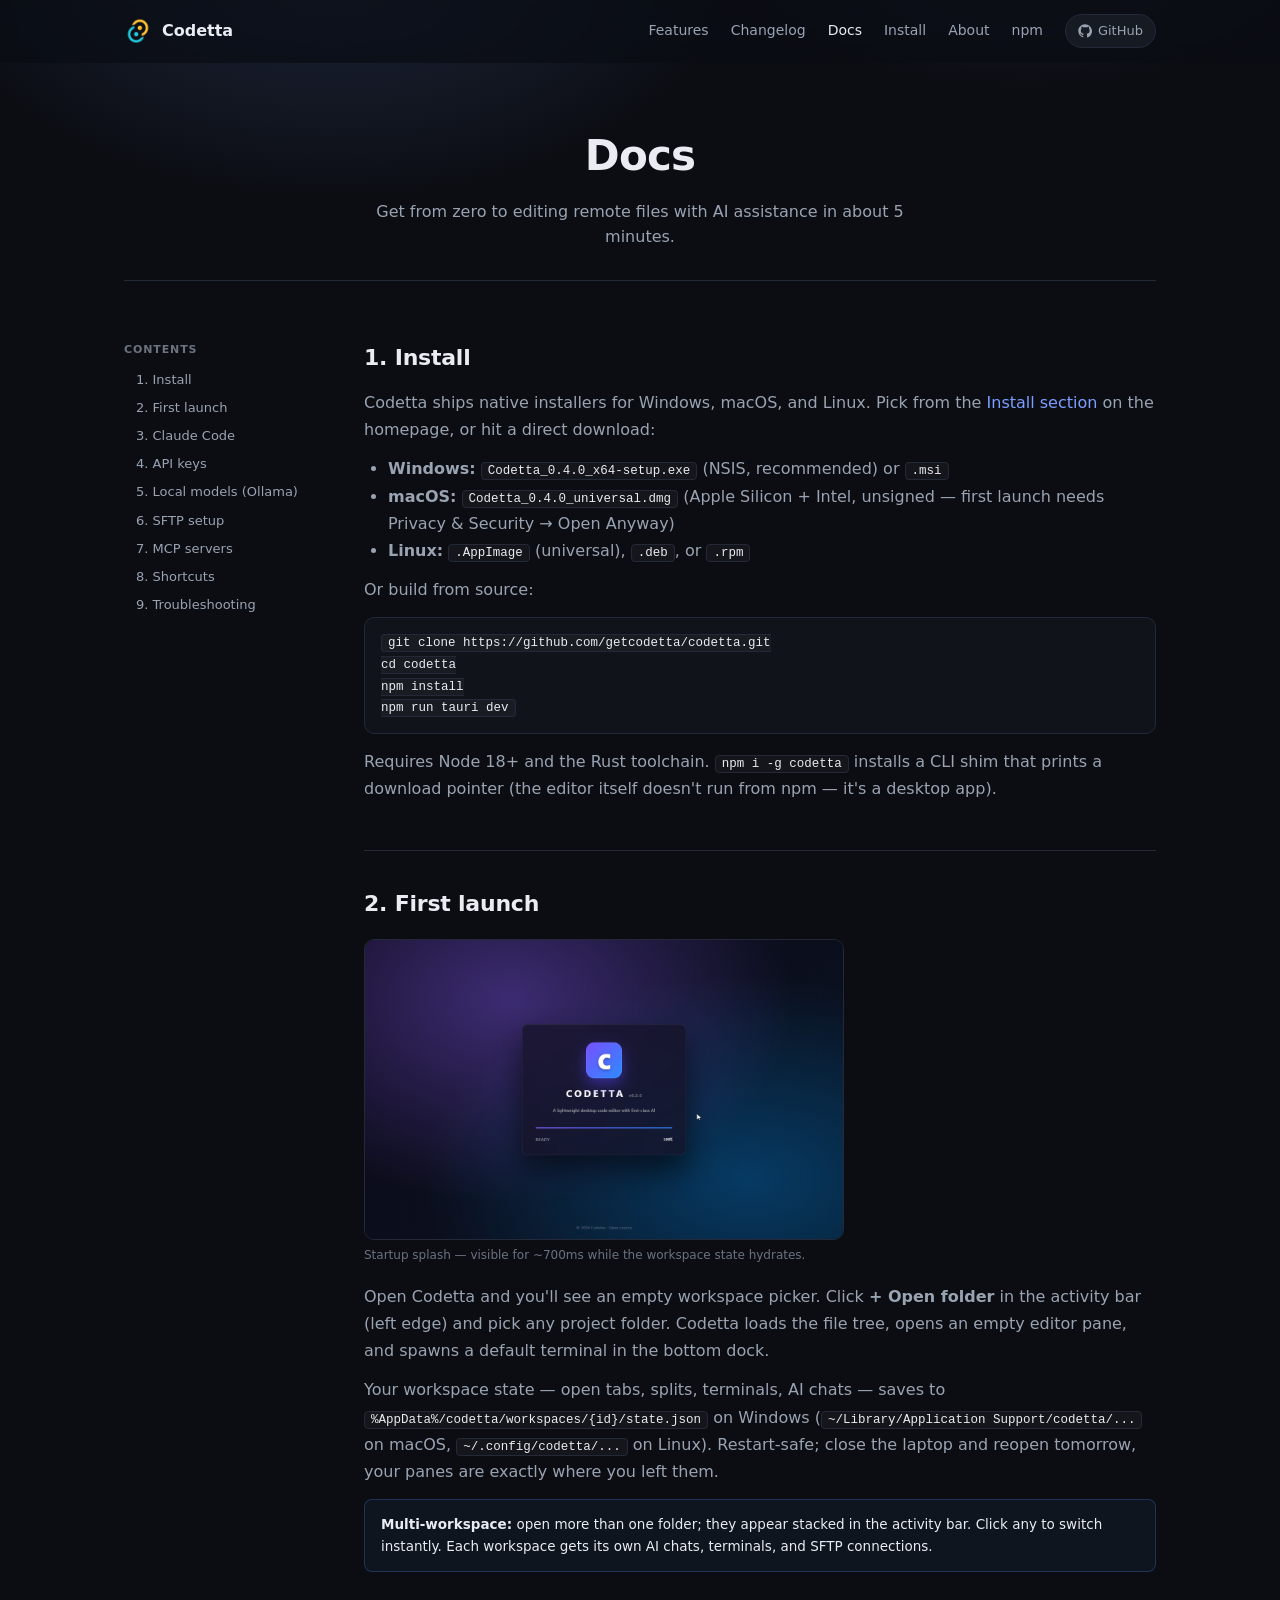
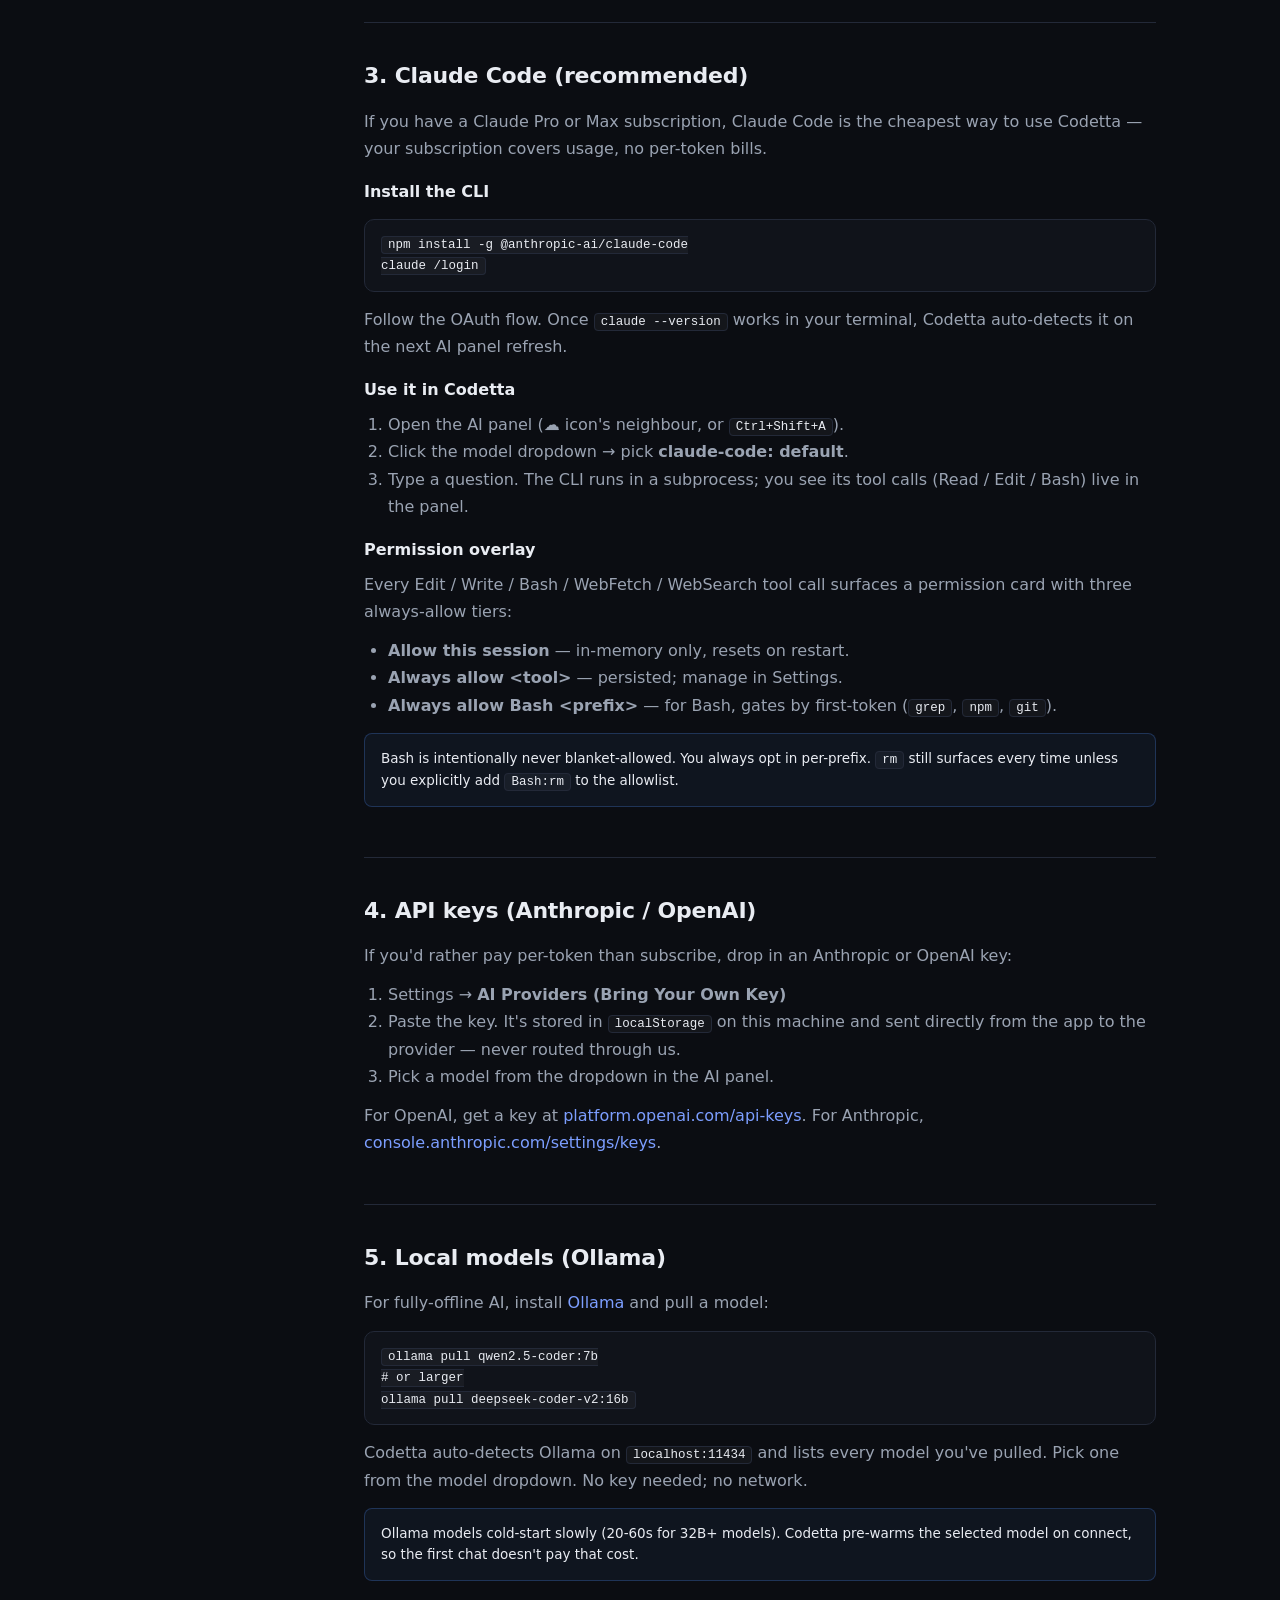
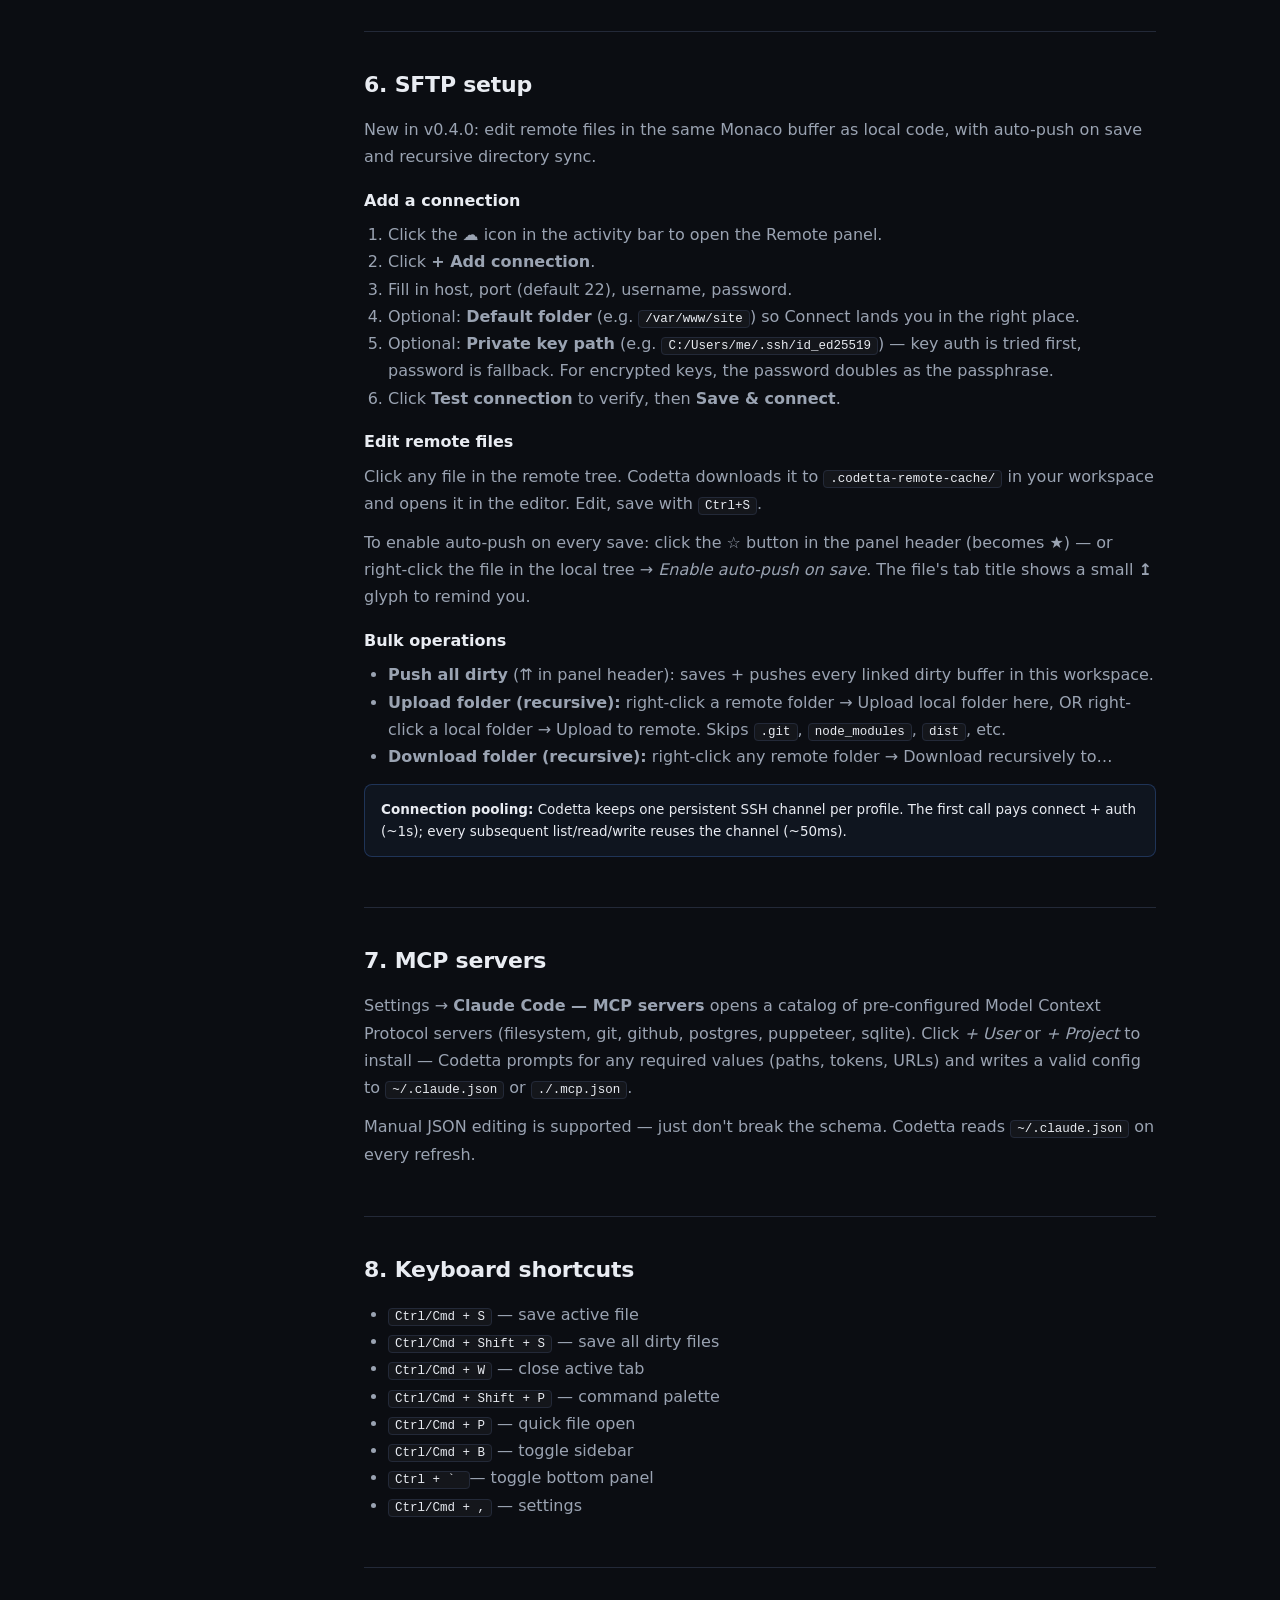
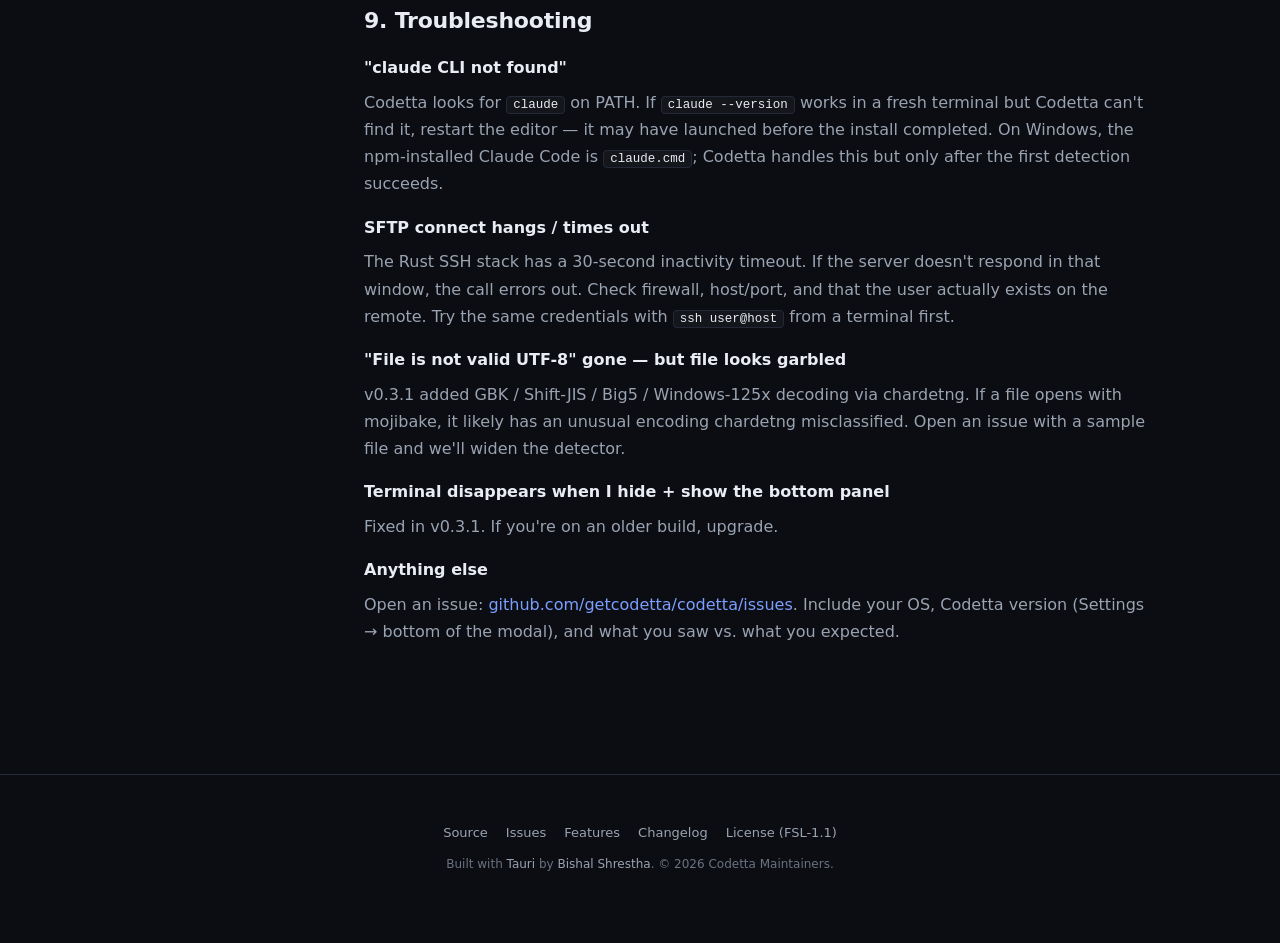
==== docs/index.html @ fa40e094 "feat: v0.5.0 landing (Agent Mode) + extensionless URLs Homepage + features page now showcase Agent M" ====
<!doctype html>
<html lang="en">
<head>
  <meta charset="utf-8" />
  <meta name="viewport" content="width=device-width, initial-scale=1, viewport-fit=cover" />
  <meta name="theme-color" content="#0b0d12" />
  <title>Docs — Codetta</title>
  <meta name="description" content="Get started with Codetta: install, set up your AI provider, and configure SFTP for editing remote files." />
  <link rel="canonical" href="https://codetta.dev/docs" />
  <meta property="og:type" content="website" />
  <meta property="og:title" content="Docs — Codetta" />
  <meta property="og:description" content="Install, AI providers, SFTP, MCP — everything you need to get going." />
  <meta property="og:url" content="https://codetta.dev/docs" />
  <meta property="og:image" content="https://codetta.dev/og-image.png" />
  <meta name="twitter:card" content="summary_large_image" />
  <link rel="icon" type="image/png" sizes="512x512" href="/favicon.png" />
  <link rel="icon" type="image/x-icon" href="/favicon.ico" />
  <link rel="apple-touch-icon" sizes="512x512" href="/apple-touch-icon.png" />
  <link rel="stylesheet" href="/style.css" />
  <!-- Google tag (gtag.js) -->
  <script async src="https://www.googletagmanager.com/gtag/js?id=G-7SSVKE7H2V"></script>
  <script>
    window.dataLayer = window.dataLayer || [];
    function gtag(){dataLayer.push(arguments);}
    gtag('js', new Date());
    gtag('config', 'G-7SSVKE7H2V');
  </script>
</head>
<body>
  <div class="nav-wrap" id="navWrap">
    <div class="container">
      <nav>
        <a class="brand" href="/" aria-label="Codetta home">
          <img class="logo" src="/favicon.png" alt="" width="28" height="28" />
          Codetta
        </a>
        <span class="spacer"></span>
        <div class="nav-links">
          <a href="/features">Features</a>
          <a href="/changelog">Changelog</a>
          <a class="active" href="/docs">Docs</a>
          <a href="/#install">Install</a>
          <a href="/about">About</a>
          <a href="https://www.npmjs.com/package/codetta">npm</a>
          <a class="pill" href="https://github.com/getcodetta/codetta" rel="noopener">
            <svg viewBox="0 0 24 24" fill="currentColor" aria-hidden="true"><path d="M12 .5C5.7.5.5 5.7.5 12c0 5.1 3.3 9.4 7.8 10.9.6.1.8-.2.8-.6v-2.1c-3.2.7-3.9-1.5-3.9-1.5-.5-1.4-1.3-1.7-1.3-1.7-1.1-.7.1-.7.1-.7 1.2.1 1.8 1.2 1.8 1.2 1 1.8 2.8 1.3 3.5 1 .1-.8.4-1.3.8-1.6-2.6-.3-5.3-1.3-5.3-5.7 0-1.3.5-2.3 1.2-3.1-.1-.3-.5-1.5.1-3.2 0 0 1-.3 3.3 1.2 1-.3 2-.4 3-.4s2 .1 3 .4c2.3-1.5 3.3-1.2 3.3-1.2.6 1.7.2 2.9.1 3.2.8.8 1.2 1.9 1.2 3.1 0 4.4-2.7 5.4-5.3 5.7.4.4.8 1.1.8 2.2v3.3c0 .3.2.7.8.6 4.5-1.5 7.8-5.8 7.8-10.9C23.5 5.7 18.3.5 12 .5z"/></svg>
            GitHub
          </a>
        </div>
      </nav>
    </div>
  </div>

  <div class="container">
    <header class="page-hero">
      <h1>Docs</h1>
      <p>Get from zero to editing remote files with AI assistance in about 5 minutes.</p>
    </header>

    <div class="docs-layout">
      <aside class="docs-toc">
        <div class="docs-toc-title">Contents</div>
        <a href="#install">1. Install</a>
        <a href="#first-launch">2. First launch</a>
        <a href="#claude-code">3. Claude Code</a>
        <a href="#api-keys">4. API keys</a>
        <a href="#ollama">5. Local models (Ollama)</a>
        <a href="#sftp">6. SFTP setup</a>
        <a href="#mcp">7. MCP servers</a>
        <a href="#shortcuts">8. Shortcuts</a>
        <a href="#troubleshooting">9. Troubleshooting</a>
      </aside>

      <main class="docs-content">

        <section id="install">
          <h2>1. Install</h2>
          <p>Codetta ships native installers for Windows, macOS, and Linux. Pick from the <a href="/#install">Install section</a> on the homepage, or hit a direct download:</p>
          <ul>
            <li><strong>Windows:</strong> <code>Codetta_0.4.0_x64-setup.exe</code> (NSIS, recommended) or <code>.msi</code></li>
            <li><strong>macOS:</strong> <code>Codetta_0.4.0_universal.dmg</code> (Apple Silicon + Intel, unsigned — first launch needs Privacy &amp; Security → Open Anyway)</li>
            <li><strong>Linux:</strong> <code>.AppImage</code> (universal), <code>.deb</code>, or <code>.rpm</code></li>
          </ul>
          <p>Or build from source:</p>
<pre><code>git clone https://github.com/getcodetta/codetta.git
cd codetta
npm install
npm run tauri dev</code></pre>
          <p>Requires Node 18+ and the Rust toolchain. <code>npm i -g codetta</code> installs a CLI shim that prints a download pointer (the editor itself doesn't run from npm — it's a desktop app).</p>
        </section>

        <section id="first-launch">
          <h2>2. First launch</h2>
          <div class="docs-shot">
            <a href="/screenshots/codetta_splash.png" target="_blank" rel="noopener">
              <img
                src="/screenshots/codetta_splash.png"
                alt="Codetta startup splash with the brand monogram, wordmark, version, and a slim progress bar"
                loading="lazy"
                decoding="async"
              />
            </a>
            <span class="docs-shot-caption">Startup splash — visible for ~700ms while the workspace state hydrates.</span>
          </div>
          <p>Open Codetta and you'll see an empty workspace picker. Click <strong>+ Open folder</strong> in the activity bar (left edge) and pick any project folder. Codetta loads the file tree, opens an empty editor pane, and spawns a default terminal in the bottom dock.</p>
          <p>Your workspace state — open tabs, splits, terminals, AI chats — saves to <code>%AppData%/codetta/workspaces/{id}/state.json</code> on Windows (<code>~/Library/Application Support/codetta/...</code> on macOS, <code>~/.config/codetta/...</code> on Linux). Restart-safe; close the laptop and reopen tomorrow, your panes are exactly where you left them.</p>
          <div class="docs-callout">
            <strong>Multi-workspace:</strong> open more than one folder; they appear stacked in the activity bar. Click any to switch instantly. Each workspace gets its own AI chats, terminals, and SFTP connections.
          </div>
        </section>

        <section id="claude-code">
          <h2>3. Claude Code (recommended)</h2>
          <p>If you have a Claude Pro or Max subscription, Claude Code is the cheapest way to use Codetta — your subscription covers usage, no per-token bills.</p>
          <h3>Install the CLI</h3>
<pre><code>npm install -g @anthropic-ai/claude-code
claude /login</code></pre>
          <p>Follow the OAuth flow. Once <code>claude --version</code> works in your terminal, Codetta auto-detects it on the next AI panel refresh.</p>
          <h3>Use it in Codetta</h3>
          <ol>
            <li>Open the AI panel (☁ icon's neighbour, or <code>Ctrl+Shift+A</code>).</li>
            <li>Click the model dropdown → pick <strong>claude-code: default</strong>.</li>
            <li>Type a question. The CLI runs in a subprocess; you see its tool calls (Read / Edit / Bash) live in the panel.</li>
          </ol>
          <h3>Permission overlay</h3>
          <p>Every Edit / Write / Bash / WebFetch / WebSearch tool call surfaces a permission card with three always-allow tiers:</p>
          <ul>
            <li><strong>Allow this session</strong> — in-memory only, resets on restart.</li>
            <li><strong>Always allow &lt;tool&gt;</strong> — persisted; manage in Settings.</li>
            <li><strong>Always allow Bash &lt;prefix&gt;</strong> — for Bash, gates by first-token (<code>grep</code>, <code>npm</code>, <code>git</code>).</li>
          </ul>
          <div class="docs-callout">
            Bash is intentionally never blanket-allowed. You always opt in per-prefix. <code>rm</code> still surfaces every time unless you explicitly add <code>Bash:rm</code> to the allowlist.
          </div>
        </section>

        <section id="api-keys">
          <h2>4. API keys (Anthropic / OpenAI)</h2>
          <p>If you'd rather pay per-token than subscribe, drop in an Anthropic or OpenAI key:</p>
          <ol>
            <li>Settings → <strong>AI Providers (Bring Your Own Key)</strong></li>
            <li>Paste the key. It's stored in <code>localStorage</code> on this machine and sent directly from the app to the provider — never routed through us.</li>
            <li>Pick a model from the dropdown in the AI panel.</li>
          </ol>
          <p>For OpenAI, get a key at <a href="https://platform.openai.com/api-keys">platform.openai.com/api-keys</a>. For Anthropic, <a href="https://console.anthropic.com/settings/keys">console.anthropic.com/settings/keys</a>.</p>
        </section>

        <section id="ollama">
          <h2>5. Local models (Ollama)</h2>
          <p>For fully-offline AI, install <a href="https://ollama.com">Ollama</a> and pull a model:</p>
<pre><code>ollama pull qwen2.5-coder:7b
# or larger
ollama pull deepseek-coder-v2:16b</code></pre>
          <p>Codetta auto-detects Ollama on <code>localhost:11434</code> and lists every model you've pulled. Pick one from the model dropdown. No key needed; no network.</p>
          <div class="docs-callout">
            Ollama models cold-start slowly (20-60s for 32B+ models). Codetta pre-warms the selected model on connect, so the first chat doesn't pay that cost.
          </div>
        </section>

        <section id="sftp">
          <h2>6. SFTP setup</h2>
          <p>New in v0.4.0: edit remote files in the same Monaco buffer as local code, with auto-push on save and recursive directory sync.</p>
          <h3>Add a connection</h3>
          <ol>
            <li>Click the <strong>☁</strong> icon in the activity bar to open the Remote panel.</li>
            <li>Click <strong>+ Add connection</strong>.</li>
            <li>Fill in host, port (default 22), username, password.</li>
            <li>Optional: <strong>Default folder</strong> (e.g. <code>/var/www/site</code>) so Connect lands you in the right place.</li>
            <li>Optional: <strong>Private key path</strong> (e.g. <code>C:/Users/me/.ssh/id_ed25519</code>) — key auth is tried first, password is fallback. For encrypted keys, the password doubles as the passphrase.</li>
            <li>Click <strong>Test connection</strong> to verify, then <strong>Save &amp; connect</strong>.</li>
          </ol>
          <h3>Edit remote files</h3>
          <p>Click any file in the remote tree. Codetta downloads it to <code>.codetta-remote-cache/</code> in your workspace and opens it in the editor. Edit, save with <code>Ctrl+S</code>.</p>
          <p>To enable auto-push on every save: click the <strong>☆</strong> button in the panel header (becomes ★) — or right-click the file in the local tree → <em>Enable auto-push on save</em>. The file's tab title shows a small <strong>↥</strong> glyph to remind you.</p>
          <h3>Bulk operations</h3>
          <ul>
            <li><strong>Push all dirty</strong> (⇈ in panel header): saves + pushes every linked dirty buffer in this workspace.</li>
            <li><strong>Upload folder (recursive):</strong> right-click a remote folder → Upload local folder here, OR right-click a local folder → Upload to remote. Skips <code>.git</code>, <code>node_modules</code>, <code>dist</code>, etc.</li>
            <li><strong>Download folder (recursive):</strong> right-click any remote folder → Download recursively to…</li>
          </ul>
          <div class="docs-callout">
            <strong>Connection pooling:</strong> Codetta keeps one persistent SSH channel per profile. The first call pays connect + auth (~1s); every subsequent list/read/write reuses the channel (~50ms).
          </div>
        </section>

        <section id="mcp">
          <h2>7. MCP servers</h2>
          <p>Settings → <strong>Claude Code — MCP servers</strong> opens a catalog of pre-configured Model Context Protocol servers (filesystem, git, github, postgres, puppeteer, sqlite). Click <em>+ User</em> or <em>+ Project</em> to install — Codetta prompts for any required values (paths, tokens, URLs) and writes a valid config to <code>~/.claude.json</code> or <code>./.mcp.json</code>.</p>
          <p>Manual JSON editing is supported — just don't break the schema. Codetta reads <code>~/.claude.json</code> on every refresh.</p>
        </section>

        <section id="shortcuts">
          <h2>8. Keyboard shortcuts</h2>
          <ul>
            <li><code>Ctrl/Cmd + S</code> — save active file</li>
            <li><code>Ctrl/Cmd + Shift + S</code> — save all dirty files</li>
            <li><code>Ctrl/Cmd + W</code> — close active tab</li>
            <li><code>Ctrl/Cmd + Shift + P</code> — command palette</li>
            <li><code>Ctrl/Cmd + P</code> — quick file open</li>
            <li><code>Ctrl/Cmd + B</code> — toggle sidebar</li>
            <li><code>Ctrl + ` </code> — toggle bottom panel</li>
            <li><code>Ctrl/Cmd + ,</code> — settings</li>
          </ul>
        </section>

        <section id="troubleshooting">
          <h2>9. Troubleshooting</h2>
          <h3>"claude CLI not found"</h3>
          <p>Codetta looks for <code>claude</code> on PATH. If <code>claude --version</code> works in a fresh terminal but Codetta can't find it, restart the editor — it may have launched before the install completed. On Windows, the npm-installed Claude Code is <code>claude.cmd</code>; Codetta handles this but only after the first detection succeeds.</p>
          <h3>SFTP connect hangs / times out</h3>
          <p>The Rust SSH stack has a 30-second inactivity timeout. If the server doesn't respond in that window, the call errors out. Check firewall, host/port, and that the user actually exists on the remote. Try the same credentials with <code>ssh user@host</code> from a terminal first.</p>
          <h3>"File is not valid UTF-8" gone — but file looks garbled</h3>
          <p>v0.3.1 added GBK / Shift-JIS / Big5 / Windows-125x decoding via chardetng. If a file opens with mojibake, it likely has an unusual encoding chardetng misclassified. Open an issue with a sample file and we'll widen the detector.</p>
          <h3>Terminal disappears when I hide + show the bottom panel</h3>
          <p>Fixed in v0.3.1. If you're on an older build, upgrade.</p>
          <h3>Anything else</h3>
          <p>Open an issue: <a href="https://github.com/getcodetta/codetta/issues">github.com/getcodetta/codetta/issues</a>. Include your OS, Codetta version (Settings → bottom of the modal), and what you saw vs. what you expected.</p>
        </section>

      </main>
    </div>
  </div>

  <footer>
    <div class="ftr-links">
      <a href="https://github.com/getcodetta/codetta">Source</a>
      <a href="https://github.com/getcodetta/codetta/issues">Issues</a>
      <a href="/features">Features</a>
      <a href="/changelog">Changelog</a>
      <a href="https://github.com/getcodetta/codetta/blob/main/LICENSE">License (FSL-1.1)</a>
    </div>
    <p class="copy">Built with <a href="https://tauri.app">Tauri</a> by <a href="/about">Bishal Shrestha</a>. © 2026 Codetta Maintainers.</p>
  </footer>

  <script>
    (function () {
      var nav = document.getElementById('navWrap');
      var onScroll = function () {
        if (window.scrollY > 4) nav.classList.add('scrolled');
        else nav.classList.remove('scrolled');
      };
      window.addEventListener('scroll', onScroll, { passive: true });
      onScroll();
    })();
  </script>
</body>
</html>
---- style.css ----
:root {
  --bg: #0b0d12;
  --bg-2: #10131a;
  --bg-elev: #161a23;
  --bg-elev-2: #1c2230;
  --border: #232938;
  --border-strong: #2e3548;
  --fg: #e9ecf2;
  --fg-dim: #9aa3b2;
  --fg-mute: #6b7280;
  --accent: #7c9eff;
  --accent-2: #a78bfa;
  --accent-cyan: #5eead4;
  --accent-hover: #a8c0ff;
  --warn: #f59e0b;
  --shadow: 0 1px 0 rgba(255,255,255,0.04) inset, 0 8px 24px rgba(0,0,0,0.35);
  --radius: 10px;
  --radius-lg: 14px;
}

* { box-sizing: border-box; }
html, body { margin: 0; padding: 0; }
html { scroll-behavior: smooth; }
body {
  font-family: -apple-system, BlinkMacSystemFont, "Segoe UI", Inter, system-ui, sans-serif;
  background: var(--bg);
  color: var(--fg);
  line-height: 1.55;
  -webkit-font-smoothing: antialiased;
  text-rendering: optimizeLegibility;
  overflow-x: hidden;
}

/* ambient glow */
body::before {
  content: "";
  position: fixed;
  inset: -20% -10% auto -10%;
  height: 70vh;
  background:
    radial-gradient(40% 60% at 30% 20%, rgba(124,158,255,0.18), transparent 70%),
    radial-gradient(35% 50% at 75% 10%, rgba(167,139,250,0.14), transparent 70%);
  pointer-events: none;
  z-index: 0;
}

a { color: var(--accent); text-decoration: none; }
a:hover { color: var(--accent-hover); }

.container { max-width: 1080px; margin: 0 auto; padding: 0 24px; position: relative; z-index: 1; }

/* ---------- Nav ---------- */
.nav-wrap {
  position: sticky;
  top: 0;
  z-index: 50;
  backdrop-filter: saturate(140%) blur(10px);
  -webkit-backdrop-filter: saturate(140%) blur(10px);
  background: rgba(11,13,18,0.72);
  border-bottom: 1px solid transparent;
  transition: border-color .2s ease;
}
.nav-wrap.scrolled { border-bottom-color: var(--border); }
nav {
  padding: 14px 0;
  display: flex;
  align-items: center;
  gap: 22px;
  font-size: 14px;
}
nav .brand {
  font-weight: 600;
  font-size: 16px;
  display: inline-flex;
  align-items: center;
  gap: 10px;
  color: var(--fg);
  text-decoration: none;
}
nav .brand:hover { color: var(--fg); }
nav .brand .logo {
  width: 28px;
  height: 28px;
  display: block;
  border-radius: 6px;
}
nav .spacer { flex: 1; }
nav .nav-links { display: flex; gap: 22px; align-items: center; }
nav .nav-links a { color: var(--fg-dim); }
nav .nav-links a:hover { color: var(--fg); }
nav .nav-links a.active { color: var(--fg); }
nav .pill {
  display: inline-flex;
  align-items: center;
  gap: 6px;
  padding: 6px 12px;
  border: 1px solid var(--border);
  border-radius: 999px;
  color: var(--fg);
  background: var(--bg-elev);
  font-size: 13px;
}
nav .pill:hover { border-color: var(--border-strong); }
nav .pill svg { width: 14px; height: 14px; }
@media (max-width: 720px) {
  nav .nav-links a:not(.pill) { display: none; }
}

/* ---------- Hero ---------- */
header.hero { padding: 80px 0 40px; text-align: center; }
.release-banner {
  display: inline-flex;
  align-items: center;
  gap: 10px;
  padding: 6px 12px 6px 6px;
  margin-bottom: 18px;
  border: 1px solid rgba(82, 144, 255, 0.35);
  background: linear-gradient(
    90deg,
    rgba(82, 144, 255, 0.10),
    rgba(122, 79, 255, 0.10)
  );
  border-radius: 999px;
  font-size: 12px;
  color: var(--fg);
  text-decoration: none;
  transition: transform 160ms ease, border-color 160ms ease, background 160ms ease;
}
.release-banner:hover {
  transform: translateY(-1px);
  border-color: rgba(82, 144, 255, 0.6);
  background: linear-gradient(
    90deg,
    rgba(82, 144, 255, 0.18),
    rgba(122, 79, 255, 0.18)
  );
  color: var(--fg);
}
.release-banner-tag {
  padding: 2px 8px;
  background: linear-gradient(135deg, #5290ff, #7a4fff);
  color: #fff;
  border-radius: 999px;
  font-weight: 600;
  font-size: 11px;
  letter-spacing: 0.3px;
}
.release-banner-text { color: var(--fg-dim); }
.release-banner-arrow {
  color: var(--fg);
  opacity: 0.7;
  transition: transform 200ms ease, opacity 200ms ease;
}
.release-banner:hover .release-banner-arrow {
  transform: translateX(3px);
  opacity: 1;
}
.eyebrow {
  display: inline-flex;
  align-items: center;
  gap: 8px;
  padding: 6px 12px;
  border: 1px solid var(--border);
  background: rgba(22,26,35,0.6);
  border-radius: 999px;
  font-size: 12px;
  color: var(--fg-dim);
  margin-bottom: 24px;
}
.eyebrow .dot {
  width: 6px; height: 6px; border-radius: 50%;
  background: var(--accent-cyan);
  box-shadow: 0 0 10px var(--accent-cyan);
}
header.hero h1 {
  font-size: clamp(38px, 6.2vw, 64px);
  line-height: 1.05;
  margin: 0 0 20px;
  letter-spacing: -0.025em;
  font-weight: 700;
}
header.hero h1 .grad {
  background: linear-gradient(135deg, var(--accent) 10%, var(--accent-2) 90%);
  -webkit-background-clip: text;
  background-clip: text;
  color: transparent;
}
header.hero .tagline {
  font-size: clamp(16px, 2.1vw, 19px);
  color: var(--fg-dim);
  max-width: 640px;
  margin: 0 auto 32px;
}
.cta-row {
  display: flex;
  justify-content: center;
  gap: 12px;
  flex-wrap: wrap;
}
.btn {
  display: inline-flex;
  align-items: center;
  gap: 8px;
  padding: 12px 22px;
  border-radius: var(--radius);
  font-weight: 500;
  font-size: 15px;
  transition: transform .12s ease, background .15s, border-color .15s, box-shadow .15s;
  border: 1px solid transparent;
  cursor: pointer;
}
.btn svg { width: 16px; height: 16px; }
.btn:active { transform: translateY(1px); }
.btn-primary {
  background: linear-gradient(135deg, var(--accent), var(--accent-2));
  color: #0a0c10;
  box-shadow: 0 8px 24px rgba(124,158,255,0.30);
}
.btn-primary:hover { filter: brightness(1.06); color: #0a0c10; }
.btn-secondary {
  background: var(--bg-elev);
  color: var(--fg);
  border-color: var(--border);
}
.btn-secondary:hover { border-color: var(--border-strong); background: var(--bg-elev-2); color: var(--fg); }

.meta-row {
  margin-top: 22px;
  display: flex;
  justify-content: center;
  gap: 22px;
  flex-wrap: wrap;
  color: var(--fg-mute);
  font-size: 13px;
}
.meta-row span { display: inline-flex; align-items: center; gap: 6px; }
.meta-row svg { width: 14px; height: 14px; opacity: 0.8; }

/* ---------- Hero stage: framed window + numbered hotspots + side legend ---------- */
.hero-stage {
  margin: 56px auto 0;
  max-width: 1180px;
  padding: 0 8px;
  display: grid;
  grid-template-columns: minmax(0, 1fr) 320px;
  gap: 28px;
  align-items: start;
}
@media (max-width: 980px) {
  .hero-stage { grid-template-columns: 1fr; gap: 20px; }
}

/* Outer "app window" with macOS-style chrome around the screenshot. */
.hero-window {
  border: 1px solid var(--border);
  border-radius: 12px;
  background: linear-gradient(180deg, #1a1f2c, #141823);
  box-shadow:
    0 32px 80px rgba(0, 0, 0, 0.55),
    0 0 0 1px rgba(124, 158, 255, 0.06) inset,
    0 1px 0 rgba(255, 255, 255, 0.04) inset;
  overflow: hidden;
  position: relative;
  transition: transform 220ms ease, box-shadow 220ms ease;
}
.hero-window:hover {
  transform: translateY(-2px);
  box-shadow:
    0 38px 100px rgba(0, 0, 0, 0.65),
    0 0 0 1px rgba(124, 158, 255, 0.18) inset,
    0 1px 0 rgba(255, 255, 255, 0.06) inset;
}
.hero-window-chrome {
  display: flex;
  align-items: center;
  gap: 12px;
  padding: 10px 14px;
  border-bottom: 1px solid var(--border);
  background: linear-gradient(180deg, #1a1f2c, #141823);
}
.hero-window-lights { display: inline-flex; gap: 6px; }
.hero-window-lights span {
  width: 11px; height: 11px; border-radius: 50%; display: inline-block;
}
.hero-window-lights .r { background: #ff5f57; }
.hero-window-lights .y { background: #febc2e; }
.hero-window-lights .g { background: #28c840; }
.hero-window-title {
  flex: 0 0 auto;
  margin: 0 auto;
  color: var(--fg-dim);
  font-size: 12px;
  letter-spacing: 0.02em;
}
.hero-window-spacer { width: 49px; }

/* Image wrap holds the screenshot AND the absolutely-positioned hotspots. */
.hero-shot-img-wrap {
  position: relative;
  background: var(--bg-2);
  line-height: 0;
}
.hero-shot-img-wrap img {
  display: block;
  width: 100%;
  height: auto;
}
.hero-shot-expand {
  position: absolute;
  top: 12px;
  right: 12px;
  width: 32px;
  height: 32px;
  display: grid;
  place-items: center;
  background: rgba(15, 18, 27, 0.78);
  border: 1px solid var(--border);
  border-radius: 6px;
  color: var(--fg-dim);
  backdrop-filter: blur(8px);
  -webkit-backdrop-filter: blur(8px);
  opacity: 0;
  transition: opacity 200ms ease, color 200ms ease, border-color 200ms ease;
  z-index: 3;
}
.hero-shot-img-wrap:hover .hero-shot-expand { opacity: 1; }
.hero-shot-expand:hover { color: var(--fg); border-color: var(--border-strong); }
.hero-shot-expand svg { width: 14px; height: 14px; }

/* The hotspots — pulsing accent dots positioned by --x / --y % vars. */
.hero-hotspot {
  position: absolute;
  left: var(--x);
  top: var(--y);
  width: 28px;
  height: 28px;
  margin: -14px 0 0 -14px;
  border-radius: 50%;
  border: 2px solid #fff;
  background: linear-gradient(135deg, #5290ff, #7a4fff);
  color: #fff;
  font-size: 11px;
  font-weight: 700;
  cursor: pointer;
  display: grid;
  place-items: center;
  padding: 0;
  z-index: 2;
  box-shadow:
    0 0 0 0 rgba(122, 79, 255, 0.55),
    0 4px 12px rgba(0, 0, 0, 0.4);
  animation: spotpulse 2.4s ease-out infinite;
  transition: transform 160ms ease, box-shadow 160ms ease;
  font-family: inherit;
}
.hero-hotspot:hover,
.hero-hotspot.is-active {
  transform: scale(1.22);
  animation: none;
  box-shadow:
    0 0 0 6px rgba(122, 79, 255, 0.25),
    0 6px 20px rgba(0, 0, 0, 0.5);
}
.hero-hotspot span { line-height: 1; pointer-events: none; }
@keyframes spotpulse {
  0%   { box-shadow: 0 0 0 0 rgba(122, 79, 255, 0.55), 0 4px 12px rgba(0, 0, 0, 0.4); }
  70%  { box-shadow: 0 0 0 14px rgba(122, 79, 255, 0), 0 4px 12px rgba(0, 0, 0, 0.4); }
  100% { box-shadow: 0 0 0 0 rgba(122, 79, 255, 0), 0 4px 12px rgba(0, 0, 0, 0.4); }
}

/* Side legend — clickable rows that highlight the matching hotspot. */
.hero-legend {
  list-style: none;
  padding: 0;
  margin: 0;
  display: flex;
  flex-direction: column;
  gap: 8px;
  text-align: left;
}
.hero-legend li {
  display: grid;
  grid-template-columns: 28px 1fr;
  gap: 12px;
  align-items: start;
  padding: 12px 14px;
  background: var(--bg-elev);
  border: 1px solid var(--border);
  border-radius: var(--radius);
  cursor: pointer;
  transition: border-color 160ms ease, background 160ms ease, transform 160ms ease;
}
.hero-legend li:hover,
.hero-legend li.is-active {
  border-color: rgba(122, 79, 255, 0.55);
  background: var(--bg-elev-2);
  transform: translateX(-2px);
}
.hero-legend li .num {
  width: 24px;
  height: 24px;
  border-radius: 50%;
  background: linear-gradient(135deg, #5290ff, #7a4fff);
  color: #fff;
  font-size: 11px;
  font-weight: 700;
  display: grid;
  place-items: center;
  line-height: 1;
  flex-shrink: 0;
}
.hero-legend li div {
  display: flex;
  flex-direction: column;
  gap: 2px;
  min-width: 0;
}
.hero-legend li strong {
  color: var(--fg);
  font-size: 13px;
  font-weight: 600;
}
.hero-legend li span {
  color: var(--fg-dim);
  font-size: 12px;
  line-height: 1.45;
}

/* On narrow screens, hotspots become a bit smaller so they don't
   overwhelm a phone-sized hero. */
@media (max-width: 640px) {
  .hero-hotspot { width: 22px; height: 22px; margin: -11px 0 0 -11px; font-size: 10px; }
  .hero-window-title { font-size: 11px; }
}

/* ---------- Scroll-reveal animation ---------- */
[data-reveal] {
  opacity: 0;
  transform: translateY(14px);
  transition: opacity 600ms cubic-bezier(0.16, 1, 0.3, 1),
              transform 600ms cubic-bezier(0.16, 1, 0.3, 1);
  will-change: opacity, transform;
}
[data-reveal].is-visible {
  opacity: 1;
  transform: none;
}
@media (prefers-reduced-motion: reduce) {
  [data-reveal] { opacity: 1; transform: none; transition: none; }
  .hero-hotspot { animation: none; }
}

/* When a deep-feature visual is a screenshot rather than code text. */
.deep-visual.deep-visual-img {
  padding: 0;
  background: transparent;
  border: none;
  overflow: visible;
}
.deep-visual.deep-visual-img::before { display: none; }
.deep-visual-img a {
  display: block;
  border: 1px solid var(--border);
  border-radius: var(--radius);
  overflow: hidden;
  box-shadow: 0 16px 40px rgba(0, 0, 0, 0.45);
  transition: transform 200ms ease, border-color 200ms ease;
}
.deep-visual-img a:hover {
  transform: translateY(-2px);
  border-color: var(--border-strong);
}
.deep-visual-img img {
  display: block;
  width: 100%;
  height: auto;
}

/* Inline screenshot in docs (small, inline, captioned). */
.docs-shot {
  margin: 18px 0;
  display: flex;
  flex-direction: column;
  gap: 6px;
}
.docs-shot a {
  display: block;
  border: 1px solid var(--border);
  border-radius: var(--radius);
  overflow: hidden;
  background: var(--bg-2);
  max-width: 480px;
  transition: border-color 160ms ease;
}
.docs-shot a:hover { border-color: var(--border-strong); }
.docs-shot img {
  display: block;
  width: 100%;
  height: auto;
}
.docs-shot-caption {
  font-size: 12px;
  color: var(--fg-mute);
}

/* ---------- Editor preview (legacy mockup, retained for fallback) ---------- */
.preview-wrap {
  margin: 56px auto 0;
  max-width: 980px;
  padding: 0 8px;
}
.preview {
  border: 1px solid var(--border);
  background: var(--bg-2);
  border-radius: var(--radius-lg);
  box-shadow: 0 30px 80px rgba(0,0,0,0.55), 0 1px 0 rgba(255,255,255,0.04) inset;
  overflow: hidden;
}
.preview .titlebar {
  display: flex;
  align-items: center;
  gap: 8px;
  padding: 10px 14px;
  background: linear-gradient(180deg, #1a1f2c, #141823);
  border-bottom: 1px solid var(--border);
}
.preview .traffic { display: flex; gap: 6px; }
.preview .traffic span {
  width: 11px; height: 11px; border-radius: 50%; display: inline-block;
}
.traffic .r { background: #ff5f57; }
.traffic .y { background: #febc2e; }
.traffic .g { background: #28c840; }
.preview .title {
  color: var(--fg-dim);
  font-size: 12px;
  margin: 0 auto;
  letter-spacing: 0.02em;
}

.preview .body {
  display: grid;
  grid-template-columns: 180px 1fr 280px;
  min-height: 360px;
}
.preview .sidebar {
  background: #11151e;
  border-right: 1px solid var(--border);
  padding: 12px 8px;
  font-size: 12.5px;
  color: var(--fg-dim);
}
.preview .sidebar .label {
  text-transform: uppercase;
  letter-spacing: .08em;
  color: var(--fg-mute);
  font-size: 11px;
  padding: 6px 8px 8px;
}
.preview .sidebar .item {
  padding: 4px 8px;
  border-radius: 6px;
  display: flex;
  align-items: center;
  gap: 8px;
}
.preview .sidebar .item.active { background: #1d2433; color: var(--fg); }
.preview .sidebar .item .ico { width: 12px; height: 12px; opacity: .7; }
.preview .sidebar .nest { padding-left: 12px; }

.preview .editor {
  background: var(--bg-2);
  display: flex;
  flex-direction: column;
  min-width: 0;
}
.preview .tabs {
  display: flex;
  border-bottom: 1px solid var(--border);
  background: #131722;
  font-size: 12.5px;
}
.preview .tab {
  padding: 10px 14px;
  color: var(--fg-dim);
  border-right: 1px solid var(--border);
  display: inline-flex;
  align-items: center;
  gap: 8px;
}
.preview .tab.active {
  background: var(--bg-2);
  color: var(--fg);
  box-shadow: inset 0 2px 0 var(--accent);
}
.preview .code {
  padding: 16px 18px;
  font-family: "JetBrains Mono", "SF Mono", Menlo, Consolas, monospace;
  font-size: 12.5px;
  line-height: 1.65;
  flex: 1;
  overflow: hidden;
  counter-reset: ln;
}
.preview .code .line { display: block; white-space: pre; }
.preview .code .line::before {
  counter-increment: ln;
  content: counter(ln);
  display: inline-block;
  width: 22px;
  color: var(--fg-mute);
  margin-right: 14px;
  text-align: right;
}
.tk-k { color: #c084fc; }
.tk-s { color: #86efac; }
.tk-fn { color: #93c5fd; }
.tk-c { color: #6b7280; font-style: italic; }
.tk-n { color: #fcd34d; }
.tk-p { color: #f9a8d4; }

.preview .ai {
  background: #10141d;
  border-left: 1px solid var(--border);
  display: flex;
  flex-direction: column;
  min-width: 0;
}
.preview .ai-header {
  padding: 10px 14px;
  border-bottom: 1px solid var(--border);
  display: flex;
  align-items: center;
  justify-content: space-between;
  font-size: 12px;
  color: var(--fg-dim);
}
.preview .ai-model {
  display: inline-flex;
  align-items: center;
  gap: 6px;
  padding: 3px 8px;
  background: #1c2230;
  border: 1px solid var(--border);
  border-radius: 999px;
  color: var(--fg);
  font-size: 11px;
}
.preview .ai-model .dot { width: 6px; height: 6px; border-radius: 50%; background: var(--accent-cyan); }
.preview .ai-body { padding: 12px; display: flex; flex-direction: column; gap: 10px; flex: 1; }
.preview .msg {
  padding: 10px 12px;
  border-radius: 10px;
  font-size: 12.5px;
  line-height: 1.55;
}
.preview .msg.user {
  background: #1b2333;
  align-self: flex-end;
  max-width: 95%;
  color: var(--fg);
}
.preview .msg.ai {
  background: #161b27;
  border: 1px solid var(--border);
  color: var(--fg-dim);
}
.preview .msg.ai .accent { color: var(--accent); }
.preview .ai-input {
  border-top: 1px solid var(--border);
  padding: 10px 12px;
  color: var(--fg-mute);
  font-size: 12px;
  background: #0e121b;
}
.preview .ai-input::before {
  content: "> ";
  color: var(--accent);
}

@media (max-width: 820px) {
  .preview .body { grid-template-columns: 1fr; }
  .preview .sidebar { display: none; }
  .preview .ai { border-left: none; border-top: 1px solid var(--border); }
}

/* ---------- Sections ---------- */
section {
  padding: 80px 0;
  border-top: 1px solid var(--border);
  position: relative;
}
section h2 {
  font-size: clamp(24px, 3vw, 32px);
  margin: 0 0 14px;
  letter-spacing: -0.015em;
  font-weight: 700;
}
section .lede {
  color: var(--fg-dim);
  max-width: 620px;
  margin: 0 0 36px;
  font-size: 16px;
}

/* ---------- What's New ---------- */
#whats-new {
  margin-top: 8px;
  padding-top: 32px;
}
.whats-new-head {
  display: flex;
  justify-content: space-between;
  align-items: baseline;
  flex-wrap: wrap;
  gap: 12px;
  margin-bottom: 4px;
}
.whats-new-head h2 { margin: 0; }
.whats-new-link {
  color: var(--accent);
  font-size: 13px;
  font-weight: 500;
  text-decoration: none;
  transition: color 160ms ease;
}
.whats-new-link:hover { color: var(--accent-2); }
.whats-new-grid {
  display: grid;
  grid-template-columns: repeat(auto-fit, minmax(240px, 1fr));
  gap: 14px;
  margin-top: 22px;
}
.wn-card {
  background: var(--bg-elev);
  border: 1px solid var(--border);
  border-radius: var(--radius-lg);
  padding: 18px;
  display: flex;
  flex-direction: column;
  gap: 8px;
  transition: transform 160ms ease, border-color 160ms ease;
  position: relative;
  overflow: hidden;
}
.wn-card::before {
  content: "";
  position: absolute;
  top: 0;
  left: 0;
  right: 0;
  height: 2px;
  background: linear-gradient(90deg, var(--accent), var(--accent-2));
  opacity: 0;
  transition: opacity 160ms ease;
}
.wn-card:hover {
  transform: translateY(-2px);
  border-color: var(--border-strong);
}
.wn-card:hover::before { opacity: 1; }
.wn-icon {
  width: 36px;
  height: 36px;
  border-radius: 9px;
  display: grid;
  place-items: center;
  font-size: 18px;
  line-height: 1;
  border: 1px solid;
}
.wn-icon[data-c="cyan"] {
  background: rgba(82, 144, 255, 0.14);
  border-color: rgba(82, 144, 255, 0.35);
  color: #6ba6ff;
}
.wn-icon[data-c="purple"] {
  background: rgba(122, 79, 255, 0.14);
  border-color: rgba(122, 79, 255, 0.35);
  color: #b08aff;
}
.wn-icon[data-c="orange"] {
  background: rgba(255, 158, 61, 0.14);
  border-color: rgba(255, 158, 61, 0.35);
  color: #ffb061;
}
.wn-icon[data-c="green"] {
  background: rgba(46, 204, 113, 0.14);
  border-color: rgba(46, 204, 113, 0.35);
  color: #7ddc99;
}
.wn-icon[data-c="red"] {
  background: rgba(220, 70, 70, 0.14);
  border-color: rgba(220, 70, 70, 0.35);
  color: #ff8989;
}
.wn-title {
  font-size: 14px;
  font-weight: 600;
  color: var(--fg);
}
.wn-text {
  font-size: 12.5px;
  color: var(--fg-dim);
  line-height: 1.5;
}

/* ---------- Features ---------- */
.features {
  display: grid;
  grid-template-columns: repeat(auto-fit, minmax(260px, 1fr));
  gap: 16px;
}
.feature {
  background: var(--bg-elev);
  border: 1px solid var(--border);
  padding: 22px;
  border-radius: var(--radius-lg);
  transition: transform .15s ease, border-color .15s, background .15s;
}
.feature:hover {
  border-color: var(--border-strong);
  background: var(--bg-elev-2);
  transform: translateY(-2px);
}
.feature .icon {
  width: 36px;
  height: 36px;
  border-radius: 9px;
  background: linear-gradient(135deg, rgba(124,158,255,0.18), rgba(167,139,250,0.18));
  display: grid;
  place-items: center;
  color: var(--accent);
  margin-bottom: 14px;
  border: 1px solid rgba(124,158,255,0.25);
}
.feature .icon svg { width: 18px; height: 18px; }
.feature h3 {
  font-size: 15px;
  margin: 0 0 6px;
  color: var(--fg);
  font-weight: 600;
}
.feature p {
  font-size: 14px;
  color: var(--fg-dim);
  margin: 0;
  line-height: 1.55;
}

/* ---------- Subscription callout ---------- */
.sub-callout {
  display: grid;
  grid-template-columns: 1.1fr 1fr;
  gap: 28px;
  align-items: center;
  padding: 32px;
  border: 1px solid var(--border);
  border-radius: var(--radius-lg);
  background:
    radial-gradient(80% 120% at 0% 0%, rgba(124,158,255,0.10), transparent 60%),
    radial-gradient(80% 120% at 100% 100%, rgba(167,139,250,0.10), transparent 60%),
    var(--bg-elev);
  box-shadow: var(--shadow);
}
.sub-callout .tag {
  display: inline-flex;
  align-items: center;
  gap: 8px;
  padding: 4px 10px;
  border-radius: 999px;
  background: rgba(94,234,212,0.10);
  border: 1px solid rgba(94,234,212,0.35);
  color: var(--accent-cyan);
  font-size: 12px;
  font-weight: 500;
  margin-bottom: 14px;
}
.sub-callout h3 {
  margin: 0 0 10px;
  font-size: clamp(20px, 2.4vw, 26px);
  letter-spacing: -0.01em;
  font-weight: 700;
}
.sub-callout p {
  color: var(--fg-dim);
  margin: 0 0 16px;
  font-size: 15px;
  line-height: 1.6;
}
.sub-callout ul {
  list-style: none;
  padding: 0;
  margin: 0 0 18px;
  display: grid;
  gap: 8px;
}
.sub-callout ul li {
  color: var(--fg-dim);
  font-size: 14px;
  display: flex;
  gap: 10px;
  align-items: flex-start;
}
.sub-callout ul li svg {
  width: 16px; height: 16px;
  color: var(--accent-cyan);
  flex-shrink: 0;
  margin-top: 2px;
}
.sub-callout ul li strong { color: var(--fg); font-weight: 600; }
.sub-callout pre {
  margin: 0;
  font-size: 12.5px;
}
.sub-callout .pre-label {
  font-size: 11px;
  text-transform: uppercase;
  letter-spacing: 0.08em;
  color: var(--fg-mute);
  margin-bottom: 8px;
}
@media (max-width: 760px) {
  .sub-callout { grid-template-columns: 1fr; padding: 24px; }
}

/* ---------- Memory stat tiles ---------- */
.stat-tiles {
  display: grid;
  grid-template-columns: repeat(3, 1fr);
  gap: 12px;
}
.stat-tile {
  background: var(--bg-2);
  border: 1px solid var(--border);
  border-radius: var(--radius);
  padding: 16px 14px;
  text-align: center;
}
.stat-tile .num {
  display: block;
  font-size: clamp(22px, 3vw, 28px);
  font-weight: 700;
  letter-spacing: -0.02em;
  background: linear-gradient(135deg, var(--accent), var(--accent-2));
  -webkit-background-clip: text;
  background-clip: text;
  color: transparent;
  line-height: 1.1;
  margin-bottom: 4px;
}
.stat-tile .lbl {
  font-size: 12px;
  color: var(--fg-dim);
  letter-spacing: 0.01em;
}
.compare-bar {
  margin-top: 14px;
  padding: 12px 14px;
  background: var(--bg-2);
  border: 1px solid var(--border);
  border-radius: var(--radius);
  font-size: 12.5px;
  color: var(--fg-dim);
  line-height: 1.55;
}
.compare-bar strong { color: var(--fg); }
.compare-bar .vs {
  display: inline-block;
  padding: 1px 7px;
  border-radius: 4px;
  background: rgba(245,158,11,0.12);
  color: var(--warn);
  font-size: 11px;
  font-weight: 600;
  margin: 0 4px;
  letter-spacing: 0.04em;
}

/* ---------- Stack row ---------- */
.stack {
  display: grid;
  grid-template-columns: repeat(auto-fit, minmax(180px, 1fr));
  gap: 12px;
  margin-top: 28px;
}
.stack-item {
  padding: 14px 16px;
  background: var(--bg-elev);
  border: 1px solid var(--border);
  border-radius: var(--radius);
  font-size: 13px;
}
.stack-item strong { display: block; color: var(--fg); margin-bottom: 4px; font-size: 14px; }
.stack-item span { color: var(--fg-dim); }

/* ---------- Install ---------- */
.platforms {
  background: var(--bg-elev);
  border: 1px solid var(--border);
  border-radius: var(--radius-lg);
  overflow: hidden;
}
.tab-bar {
  display: flex;
  border-bottom: 1px solid var(--border);
  background: #131722;
}
.tab-btn {
  flex: 1;
  padding: 14px 16px;
  background: transparent;
  border: 0;
  border-right: 1px solid var(--border);
  color: var(--fg-dim);
  font-size: 14px;
  font-weight: 500;
  cursor: pointer;
  display: inline-flex;
  align-items: center;
  justify-content: center;
  gap: 8px;
  font-family: inherit;
  transition: background .15s, color .15s;
}
.tab-btn:last-child { border-right: 0; }
.tab-btn:hover { color: var(--fg); background: rgba(255,255,255,0.02); }
.tab-btn.active {
  color: var(--fg);
  background: var(--bg-elev);
  box-shadow: inset 0 -2px 0 var(--accent);
}
.tab-btn svg { width: 16px; height: 16px; }
.tab-panels { padding: 24px; }
.tab-panel { display: none; }
.tab-panel.active { display: block; animation: fadeIn .18s ease; }
@keyframes fadeIn { from { opacity: 0; transform: translateY(2px); } to { opacity: 1; transform: none; } }

.download-primary {
  display: flex;
  align-items: center;
  justify-content: space-between;
  gap: 16px;
  padding: 18px 20px;
  background: var(--bg-2);
  border: 1px solid var(--border);
  border-radius: var(--radius);
  margin-bottom: 18px;
}
.download-primary .info strong {
  display: block;
  color: var(--fg);
  font-size: 15px;
  margin-bottom: 4px;
}
.download-primary .info span {
  color: var(--fg-dim);
  font-size: 13px;
}
.download-primary .info code {
  color: var(--fg-dim);
  font-size: 12px;
  background: rgba(255,255,255,0.03);
  padding: 1px 6px;
  border-radius: 4px;
  border: 1px solid var(--border);
}
.alt-downloads {
  display: flex;
  flex-wrap: wrap;
  gap: 8px;
  margin-bottom: 14px;
}
.alt-downloads a {
  display: inline-flex;
  align-items: center;
  gap: 8px;
  padding: 8px 14px;
  background: var(--bg-2);
  border: 1px solid var(--border);
  border-radius: var(--radius);
  color: var(--fg);
  font-size: 13px;
  transition: border-color .15s, background .15s;
}
.alt-downloads a:hover {
  border-color: var(--border-strong);
  background: var(--bg-elev-2);
  color: var(--fg);
}
.alt-downloads a .size {
  color: var(--fg-mute);
  font-size: 12px;
}
.platform-note {
  color: var(--fg-mute);
  font-size: 12.5px;
  margin: 0;
}
.platform-note code {
  background: rgba(255,255,255,0.03);
  padding: 1px 6px;
  border-radius: 4px;
  border: 1px solid var(--border);
  font-size: 12px;
}
.version-bar {
  margin-top: 18px;
  display: flex;
  flex-wrap: wrap;
  gap: 10px 18px;
  align-items: center;
  color: var(--fg-mute);
  font-size: 13px;
}
.version-bar .ver-pill {
  display: inline-flex;
  align-items: center;
  gap: 6px;
  padding: 3px 10px;
  background: var(--bg-elev);
  border: 1px solid var(--border);
  border-radius: 999px;
  color: var(--fg);
  font-size: 12px;
  font-weight: 500;
}
.version-bar .ver-pill .dot { width: 6px; height: 6px; border-radius: 50%; background: var(--accent-cyan); }

/* ---------- Live downloads tracker ---------- */
.downloads-tracker {
  margin-top: 24px;
  background: var(--bg-elev);
  border: 1px solid var(--border);
  border-radius: var(--radius-lg);
  padding: 22px;
}
.dl-tracker-head {
  display: flex;
  justify-content: space-between;
  align-items: center;
  margin-bottom: 18px;
  flex-wrap: wrap;
  gap: 8px;
}
.dl-tracker-title {
  display: inline-flex;
  align-items: center;
  gap: 8px;
  font-size: 14px;
  font-weight: 600;
  color: var(--fg);
  letter-spacing: 0.2px;
}
.dl-tracker-pulse {
  width: 8px;
  height: 8px;
  border-radius: 50%;
  background: #2ecc71;
  box-shadow: 0 0 0 0 rgba(46, 204, 113, 0.5);
  animation: dlpulse 2s ease-out infinite;
}
@keyframes dlpulse {
  0% { box-shadow: 0 0 0 0 rgba(46, 204, 113, 0.55); }
  70% { box-shadow: 0 0 0 8px rgba(46, 204, 113, 0); }
  100% { box-shadow: 0 0 0 0 rgba(46, 204, 113, 0); }
}
.dl-tracker-meta {
  font-size: 11px;
  color: var(--fg-mute);
  font-family: var(--mono, ui-monospace, monospace);
}
.dl-tracker-grid {
  display: grid;
  grid-template-columns: repeat(auto-fit, minmax(160px, 1fr));
  gap: 16px;
}
.dl-tracker-stat {
  display: flex;
  flex-direction: column;
  gap: 4px;
}
.dl-tracker-num {
  font-size: 32px;
  font-weight: 700;
  color: var(--fg);
  line-height: 1;
  letter-spacing: -0.02em;
  font-variant-numeric: tabular-nums;
  transition: color 250ms ease;
}
.dl-tracker-num.is-loading { color: var(--fg-mute); }
.dl-tracker-num.just-updated {
  color: var(--accent-cyan, #2ecc71);
}
.dl-tracker-lbl {
  font-size: 12px;
  color: var(--fg);
  font-weight: 500;
}
.dl-tracker-sub {
  font-size: 11px;
  color: var(--fg-mute);
}
.dl-tracker-sub a {
  color: inherit;
  text-decoration: underline;
  text-decoration-color: var(--border);
}
.dl-tracker-sub a:hover { text-decoration-color: var(--accent-cyan); }

.dl-tracker-bar {
  margin-top: 20px;
  padding-top: 18px;
  border-top: 1px solid var(--border);
  display: flex;
  flex-direction: column;
  gap: 8px;
}
.dl-tracker-bar-row {
  display: grid;
  grid-template-columns: 80px 60px 1fr;
  gap: 12px;
  align-items: center;
  font-size: 12px;
}
.dl-tracker-bar-name { color: var(--fg); font-weight: 500; }
.dl-tracker-bar-count {
  color: var(--fg-mute);
  font-variant-numeric: tabular-nums;
  font-family: var(--mono, ui-monospace, monospace);
  text-align: right;
}
.dl-tracker-bar-track {
  height: 6px;
  background: var(--bg);
  border-radius: 3px;
  overflow: hidden;
}
.dl-tracker-bar-fill {
  height: 100%;
  background: var(--accent-cyan);
  border-radius: 3px;
  width: 0;
  transition: width 600ms cubic-bezier(0.16, 1, 0.3, 1);
}
.dl-tracker-bar-fill[data-os="mac"] { background: #b87aff; }
.dl-tracker-bar-fill[data-os="lin"] { background: #ff9e3d; }

.source-card {
  margin-top: 24px;
  background: var(--bg-elev);
  border: 1px solid var(--border);
  border-radius: var(--radius-lg);
  padding: 22px;
}
.source-card h3 {
  margin: 0 0 6px;
  font-size: 15px;
  color: var(--fg);
  font-weight: 600;
  display: flex;
  align-items: center;
  gap: 8px;
}
.source-card h3 svg { width: 16px; height: 16px; color: var(--fg-dim); }
.source-card p {
  color: var(--fg-dim);
  font-size: 13px;
  margin: 0 0 14px;
}
@media (max-width: 560px) {
  .tab-btn { padding: 12px 8px; font-size: 13px; }
  .download-primary { flex-direction: column; align-items: stretch; text-align: left; }
}
pre {
  background: var(--bg-2);
  border: 1px solid var(--border);
  border-radius: var(--radius);
  padding: 14px 16px;
  overflow-x: auto;
  font-family: "JetBrains Mono", "SF Mono", Menlo, Consolas, monospace;
  font-size: 13px;
  line-height: 1.65;
  margin: 0;
  color: var(--fg);
}
pre code .c { color: var(--fg-mute); }
code { font-family: "JetBrains Mono", "SF Mono", Menlo, Consolas, monospace; }

.note {
  margin-top: 14px;
  color: var(--fg-mute);
  font-size: 12.5px;
}

/* ---------- Footer ---------- */
footer {
  padding: 48px 0 60px;
  color: var(--fg-dim);
  font-size: 13px;
  text-align: center;
  border-top: 1px solid var(--border);
}
footer .ftr-links {
  display: flex; justify-content: center; gap: 18px; flex-wrap: wrap;
  margin-bottom: 10px;
}
footer a { color: var(--fg-dim); }
footer a:hover { color: var(--fg); }
footer .copy { color: var(--fg-mute); font-size: 12px; }

/* ---------- Sub-page hero (used by features/changelog/docs) ---------- */
.page-hero {
  padding: 60px 0 30px;
  text-align: center;
  border-bottom: 1px solid var(--border);
}
.page-hero h1 {
  font-size: clamp(28px, 4.4vw, 42px);
  margin: 0 0 12px;
  letter-spacing: -0.02em;
  font-weight: 700;
}
.page-hero p {
  color: var(--fg-dim);
  font-size: 16px;
  max-width: 600px;
  margin: 0 auto;
}

/* ---------- Features deep-dive page ---------- */
.deep-features {
  padding: 60px 0 80px;
}
.deep-feature {
  display: grid;
  grid-template-columns: 1fr 1.4fr;
  gap: 36px;
  padding: 40px 0;
  border-bottom: 1px solid var(--border);
  align-items: start;
}
.deep-feature:last-child { border-bottom: none; }
.deep-feature.reverse { grid-template-columns: 1.4fr 1fr; }
.deep-feature.reverse .deep-meta { order: 2; }
.deep-feature.reverse .deep-visual { order: 1; }
.deep-meta h2 {
  font-size: clamp(22px, 2.6vw, 30px);
  margin: 0 0 12px;
  letter-spacing: -0.015em;
  font-weight: 700;
}
.deep-meta .deep-tag {
  display: inline-flex;
  align-items: center;
  padding: 4px 10px;
  border-radius: 999px;
  background: rgba(94,234,212,0.10);
  border: 1px solid rgba(94,234,212,0.35);
  color: var(--accent-cyan);
  font-size: 11px;
  font-weight: 500;
  letter-spacing: 0.04em;
  text-transform: uppercase;
  margin-bottom: 12px;
}
.deep-meta p {
  color: var(--fg-dim);
  font-size: 15px;
  line-height: 1.65;
  margin: 0 0 14px;
}
.deep-meta ul {
  list-style: none;
  padding: 0;
  margin: 0;
  display: grid;
  gap: 10px;
}
.deep-meta ul li {
  color: var(--fg-dim);
  font-size: 14px;
  display: flex;
  gap: 10px;
  align-items: flex-start;
}
.deep-meta ul li::before {
  content: "→";
  color: var(--accent);
  flex-shrink: 0;
  margin-top: 1px;
}
.deep-meta ul li strong { color: var(--fg); font-weight: 600; }
.deep-visual {
  background: var(--bg-elev);
  border: 1px solid var(--border);
  border-radius: var(--radius-lg);
  padding: 18px;
  font-family: "JetBrains Mono", "SF Mono", Menlo, Consolas, monospace;
  font-size: 12px;
  line-height: 1.7;
  color: var(--fg-dim);
  overflow-x: auto;
  position: relative;
}
.deep-visual::before {
  content: "";
  position: absolute;
  inset: 0;
  background: linear-gradient(180deg, transparent 70%, var(--bg-elev) 100%);
  pointer-events: none;
  opacity: 0.4;
}
.deep-visual .v-line { display: block; white-space: pre; }
.deep-visual .v-comment { color: var(--fg-mute); }
.deep-visual .v-key { color: #c084fc; }
.deep-visual .v-str { color: #86efac; }
.deep-visual .v-fn { color: #93c5fd; }
@media (max-width: 760px) {
  .deep-feature,
  .deep-feature.reverse {
    grid-template-columns: 1fr;
    gap: 18px;
  }
  .deep-feature.reverse .deep-meta { order: initial; }
  .deep-feature.reverse .deep-visual { order: initial; }
}

/* ---------- Changelog page ---------- */
.changelog-list {
  padding: 60px 0 80px;
  display: flex;
  flex-direction: column;
  gap: 28px;
}
.cl-entry {
  background: var(--bg-elev);
  border: 1px solid var(--border);
  border-radius: var(--radius-lg);
  padding: 28px;
  position: relative;
}
.cl-entry.cl-latest {
  border-color: rgba(82, 144, 255, 0.45);
  box-shadow: 0 0 0 1px rgba(82, 144, 255, 0.1), 0 8px 32px rgba(82, 144, 255, 0.08);
}
.cl-entry.cl-latest::before {
  content: "Latest";
  position: absolute;
  top: -10px;
  left: 24px;
  padding: 3px 10px;
  background: linear-gradient(135deg, #5290ff, #7a4fff);
  color: #fff;
  font-size: 10px;
  font-weight: 600;
  letter-spacing: 0.5px;
  text-transform: uppercase;
  border-radius: 999px;
}
.cl-entry-head {
  display: flex;
  justify-content: space-between;
  align-items: baseline;
  flex-wrap: wrap;
  gap: 12px;
  margin-bottom: 4px;
}
.cl-entry-version {
  font-size: 22px;
  font-weight: 700;
  letter-spacing: -0.01em;
  color: var(--fg);
  margin: 0;
}
.cl-entry-date {
  color: var(--fg-mute);
  font-size: 12px;
  font-family: var(--mono, monospace);
}
.cl-entry-title {
  color: var(--fg-dim);
  font-size: 14px;
  margin: 0 0 16px;
}
.cl-entry-body {
  color: var(--fg-dim);
  font-size: 14px;
  line-height: 1.7;
}
.cl-entry-body h3 {
  font-size: 15px;
  margin: 16px 0 8px;
  color: var(--fg);
  font-weight: 600;
}
.cl-entry-body h3:first-child { margin-top: 0; }
.cl-entry-body p { margin: 0 0 10px; }
.cl-entry-body ul {
  margin: 0 0 12px;
  padding-left: 18px;
}
.cl-entry-body code {
  background: rgba(255,255,255,0.04);
  padding: 1px 6px;
  border-radius: 4px;
  border: 1px solid var(--border);
  font-size: 12.5px;
}
.cl-entry-body pre {
  margin: 10px 0;
  font-size: 12.5px;
}
.cl-entry-assets {
  margin-top: 16px;
  padding-top: 14px;
  border-top: 1px solid var(--border);
  display: flex;
  flex-wrap: wrap;
  gap: 8px;
  font-size: 12px;
}
.cl-entry-assets a {
  display: inline-flex;
  align-items: center;
  gap: 6px;
  padding: 4px 10px;
  background: var(--bg-2);
  border: 1px solid var(--border);
  border-radius: 6px;
  color: var(--fg-dim);
  text-decoration: none;
}
.cl-entry-assets a:hover {
  border-color: var(--border-strong);
  color: var(--fg);
}
.cl-loading,
.cl-error {
  text-align: center;
  padding: 60px 20px;
  color: var(--fg-mute);
}
.cl-error { color: #ff9b9b; }

/* ---------- Docs page ---------- */
.docs-layout {
  display: grid;
  grid-template-columns: 200px 1fr;
  gap: 40px;
  padding: 60px 0 80px;
  align-items: start;
}
.docs-toc {
  position: sticky;
  top: 80px;
  font-size: 13px;
}
.docs-toc-title {
  font-size: 11px;
  text-transform: uppercase;
  letter-spacing: 0.08em;
  color: var(--fg-mute);
  margin-bottom: 8px;
  font-weight: 600;
}
.docs-toc a {
  display: block;
  padding: 4px 10px;
  color: var(--fg-dim);
  border-left: 2px solid transparent;
  transition: color 160ms ease, border-color 160ms ease;
}
.docs-toc a:hover {
  color: var(--fg);
  border-left-color: var(--accent);
}
.docs-content {
  min-width: 0;
}
.docs-content section {
  padding: 0 0 36px;
  border: none;
}
.docs-content section + section {
  border-top: 1px solid var(--border);
  padding-top: 36px;
}
.docs-content h2 {
  font-size: 22px;
  margin: 0 0 14px;
  letter-spacing: -0.01em;
  font-weight: 700;
}
.docs-content h3 {
  font-size: 16px;
  margin: 18px 0 8px;
  color: var(--fg);
  font-weight: 600;
}
.docs-content p {
  color: var(--fg-dim);
  margin: 0 0 12px;
  line-height: 1.7;
}
.docs-content ul, .docs-content ol {
  color: var(--fg-dim);
  margin: 0 0 12px;
  padding-left: 24px;
  line-height: 1.7;
}
.docs-content code {
  background: rgba(255,255,255,0.04);
  padding: 1px 6px;
  border-radius: 4px;
  border: 1px solid var(--border);
  font-size: 12.5px;
  color: var(--fg);
}
.docs-content pre { margin: 14px 0; }
.docs-callout {
  margin: 14px 0;
  padding: 14px 16px;
  background: rgba(82, 144, 255, 0.06);
  border: 1px solid rgba(82, 144, 255, 0.25);
  border-radius: 8px;
  color: var(--fg);
  font-size: 13.5px;
  line-height: 1.6;
}
.docs-callout strong { color: var(--fg); }
@media (max-width: 760px) {
  .docs-layout { grid-template-columns: 1fr; gap: 24px; }
  .docs-toc { position: static; }
}
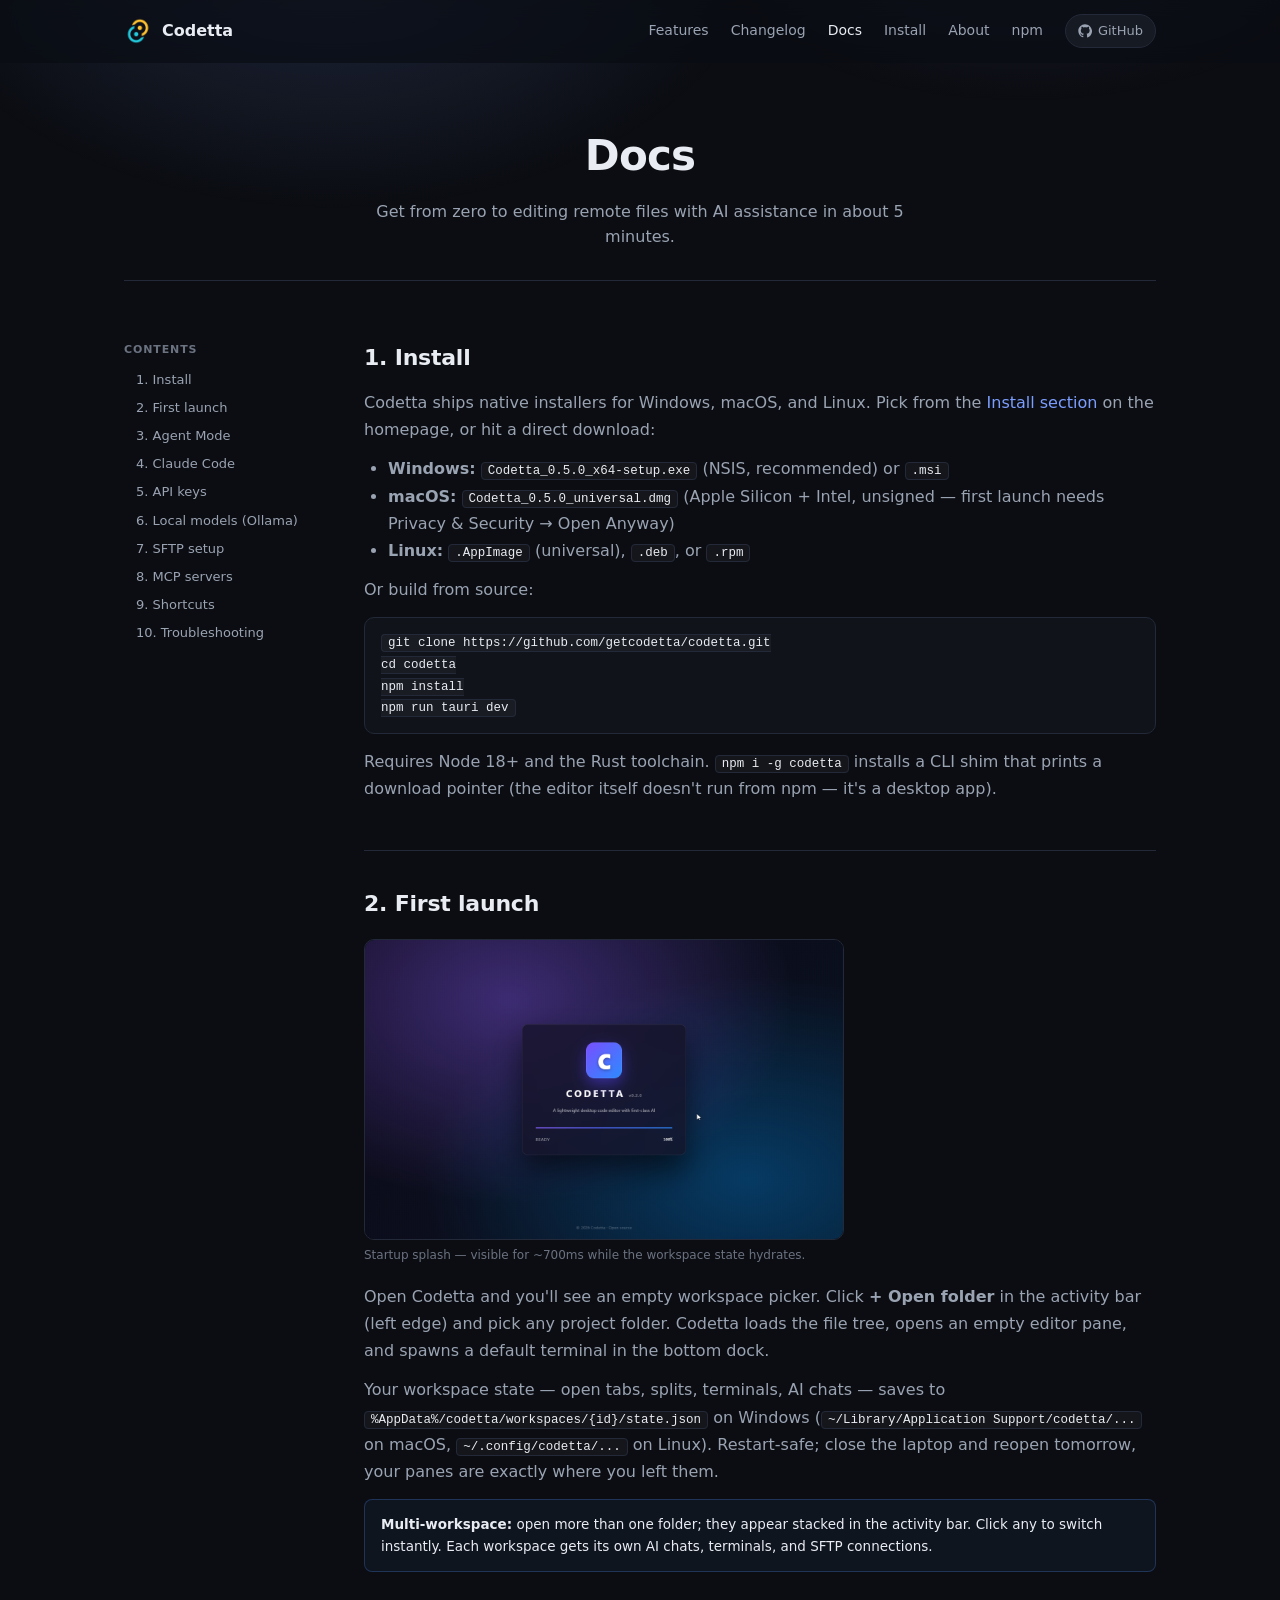
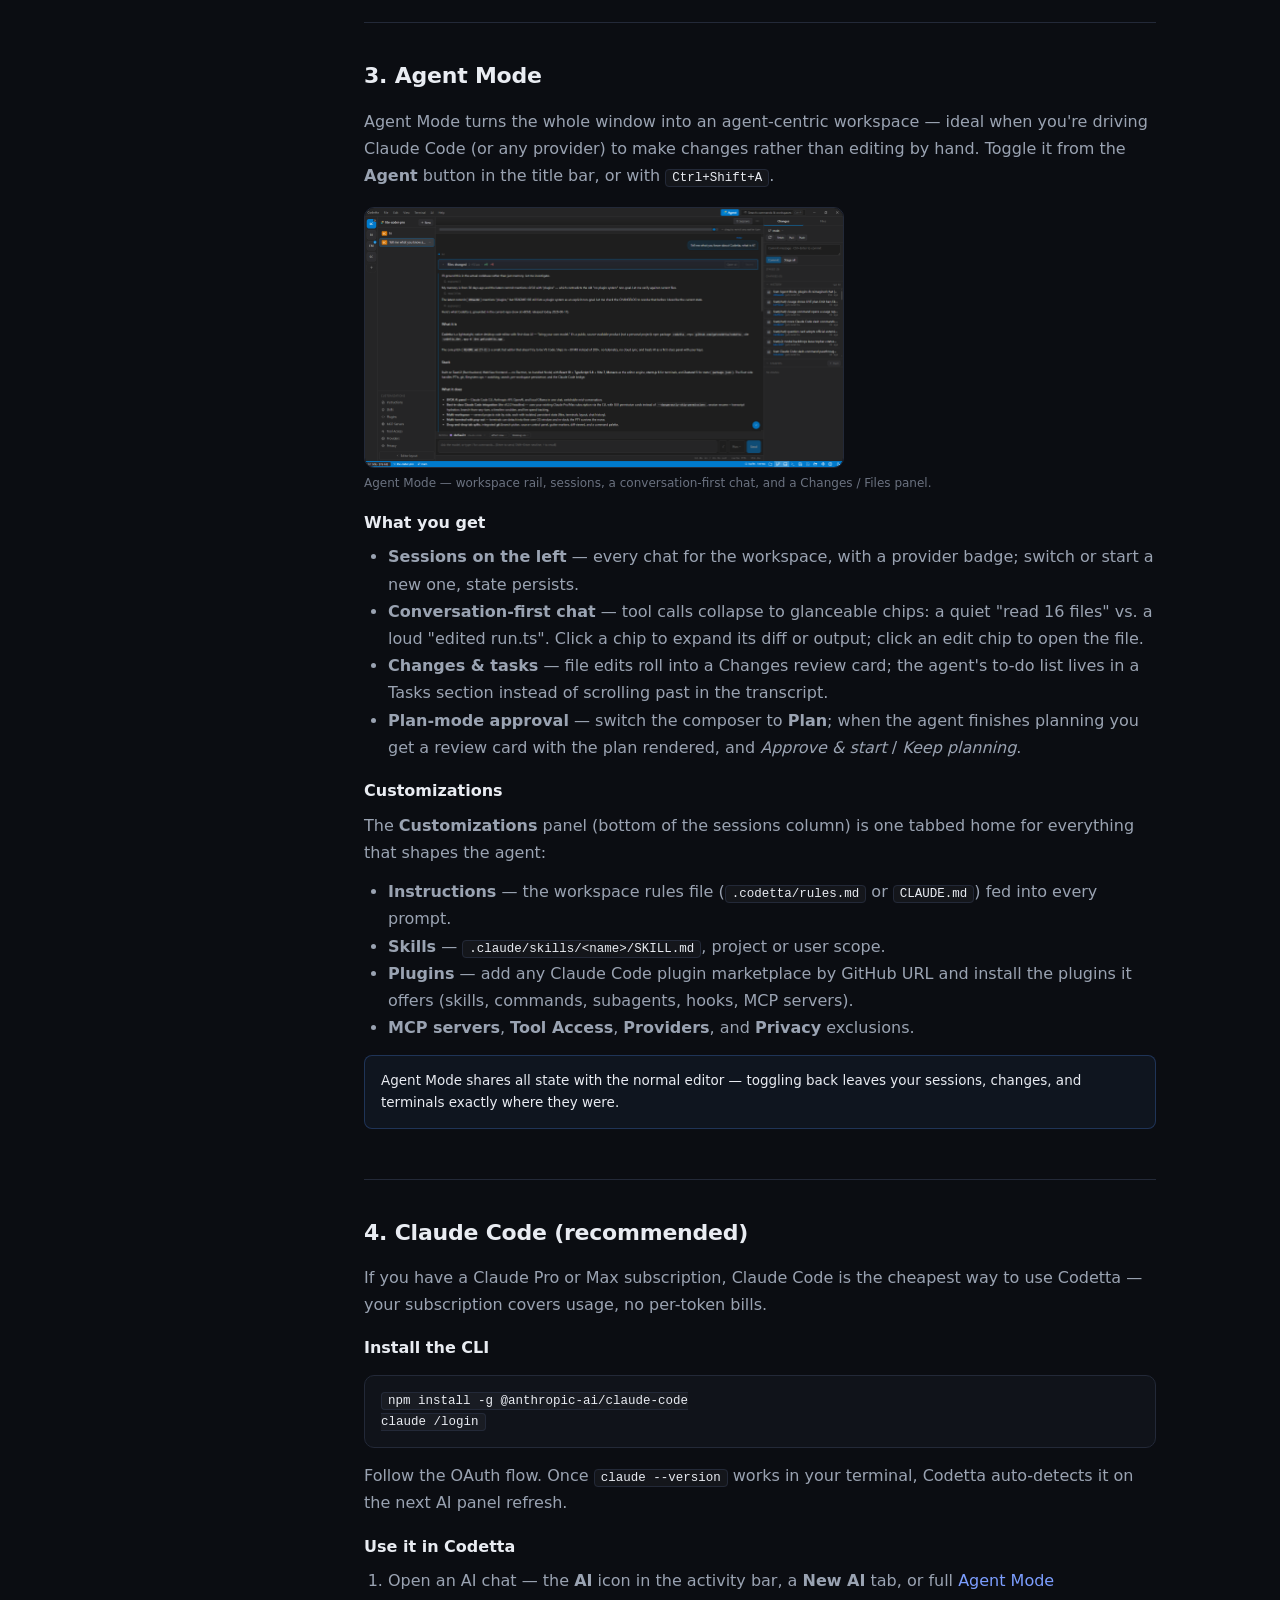
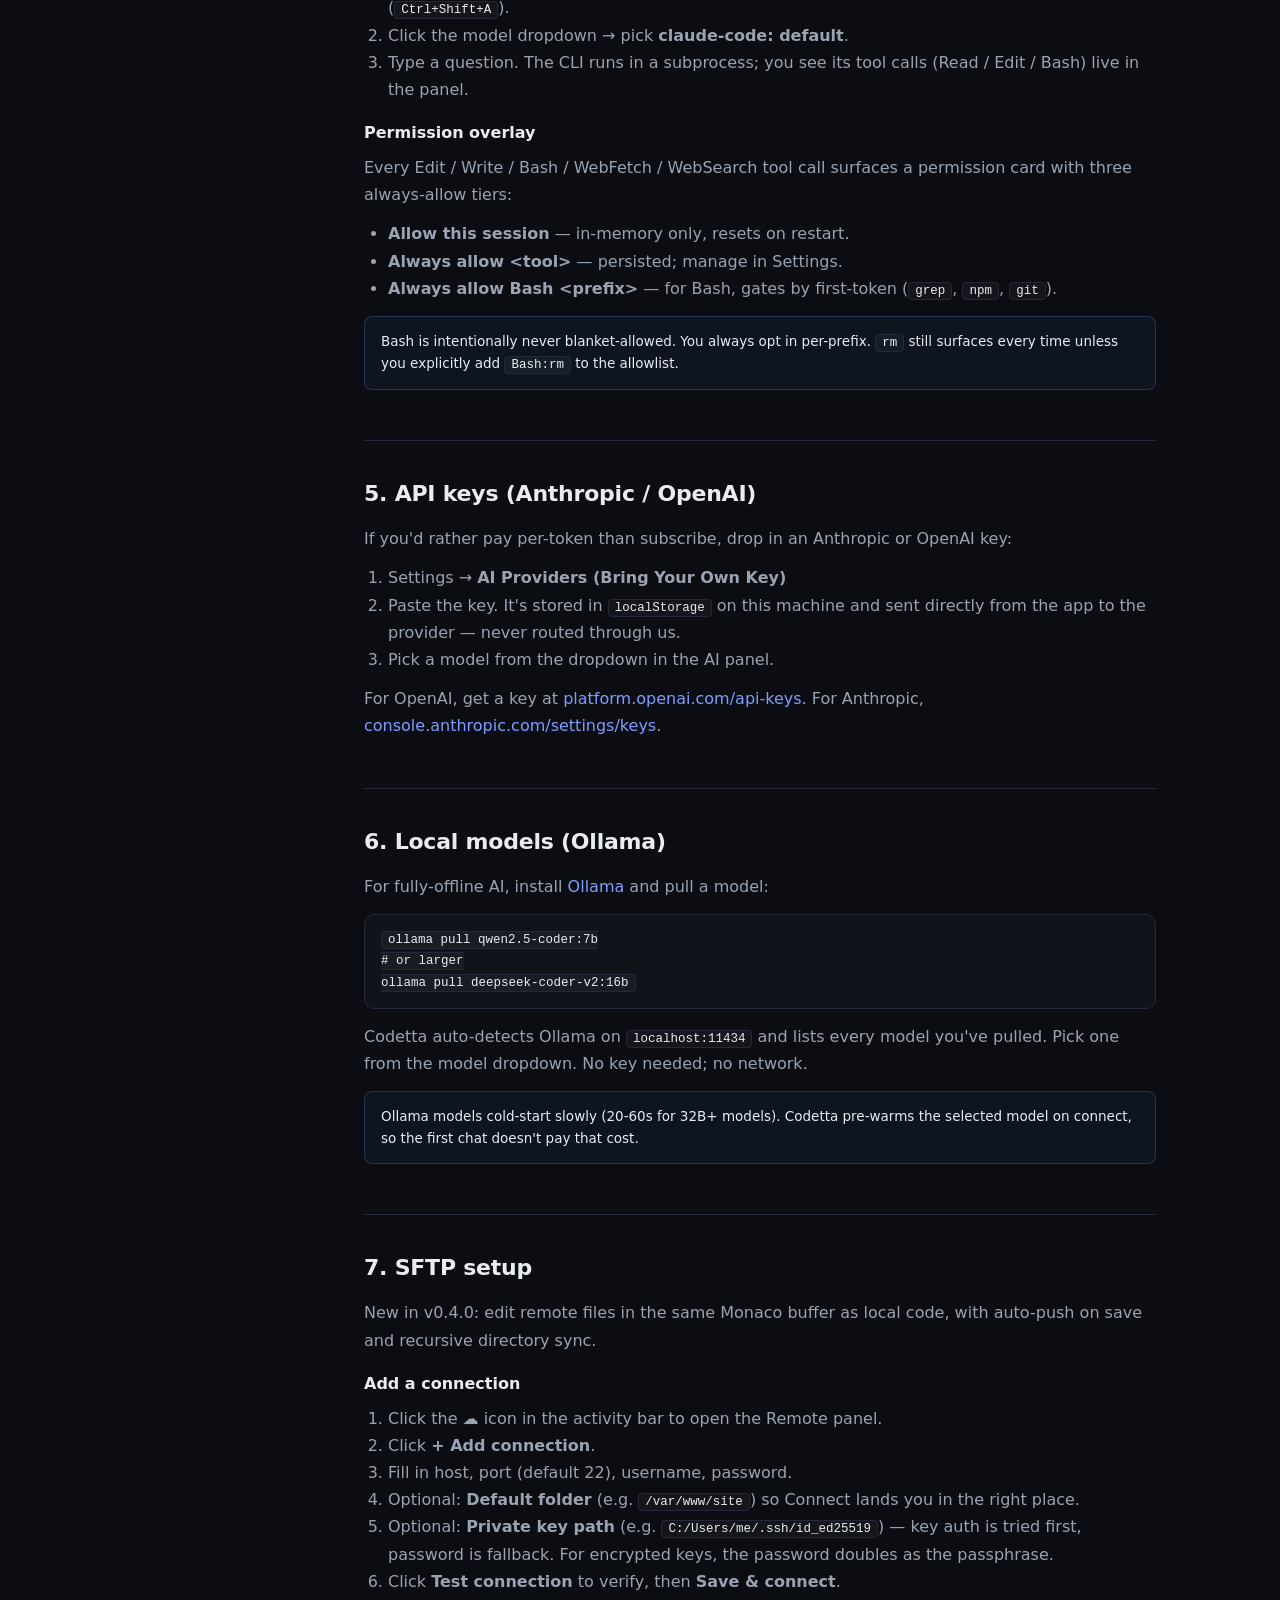
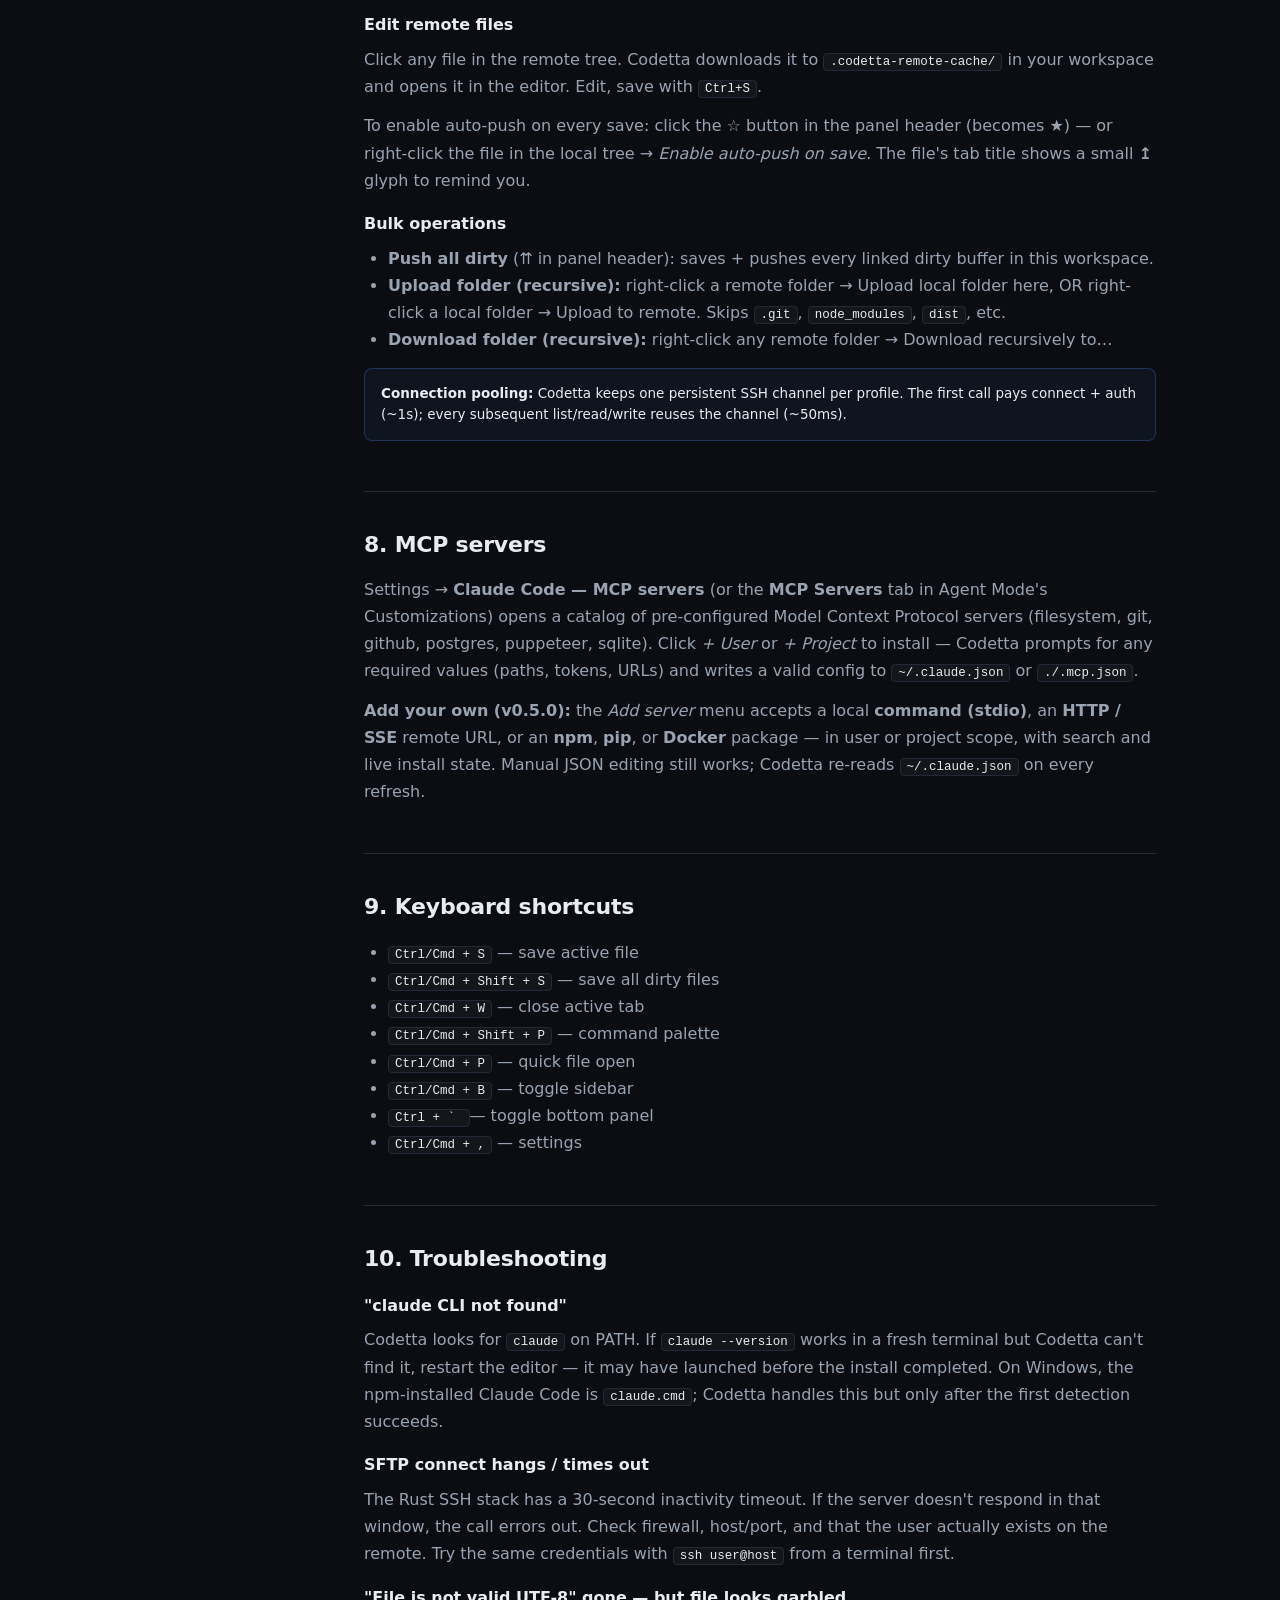
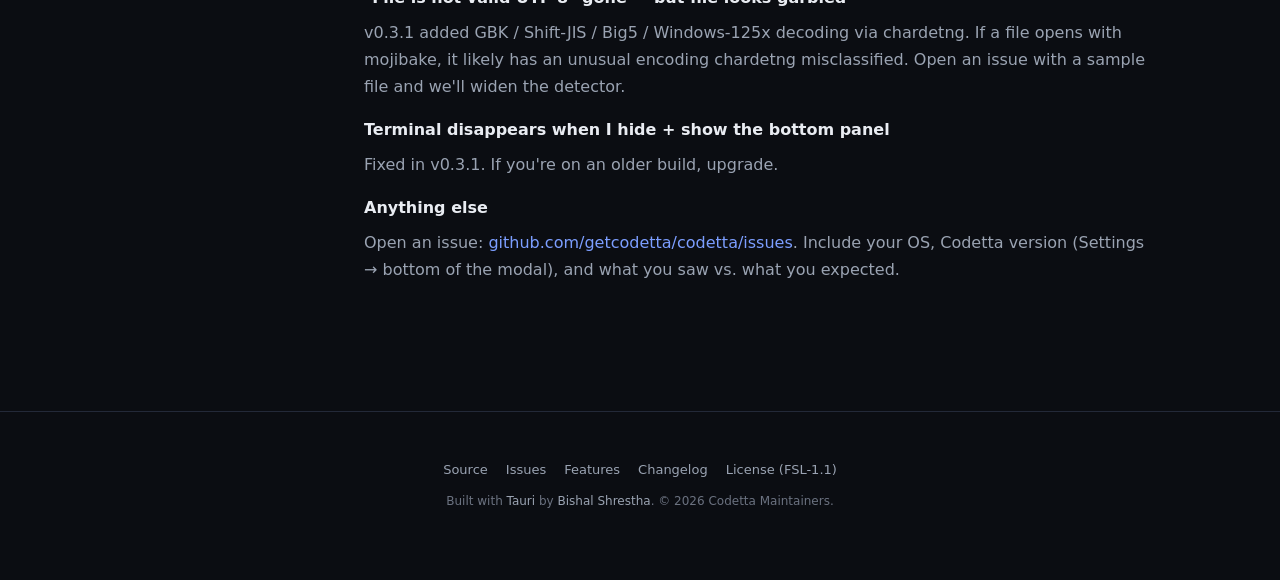
==== commit 3816a42d: "docs: add Agent Mode section + v0.5.0 updates New Agent Mode section (sessions, conversation-first c" ====
--- a/docs/index.html
+++ b/docs/index.html
@@ -62,13 +62,14 @@
         <div class="docs-toc-title">Contents</div>
         <a href="#install">1. Install</a>
         <a href="#first-launch">2. First launch</a>
-        <a href="#claude-code">3. Claude Code</a>
-        <a href="#api-keys">4. API keys</a>
-        <a href="#ollama">5. Local models (Ollama)</a>
-        <a href="#sftp">6. SFTP setup</a>
-        <a href="#mcp">7. MCP servers</a>
-        <a href="#shortcuts">8. Shortcuts</a>
-        <a href="#troubleshooting">9. Troubleshooting</a>
+        <a href="#agent-mode">3. Agent Mode</a>
+        <a href="#claude-code">4. Claude Code</a>
+        <a href="#api-keys">5. API keys</a>
+        <a href="#ollama">6. Local models (Ollama)</a>
+        <a href="#sftp">7. SFTP setup</a>
+        <a href="#mcp">8. MCP servers</a>
+        <a href="#shortcuts">9. Shortcuts</a>
+        <a href="#troubleshooting">10. Troubleshooting</a>
       </aside>
 
       <main class="docs-content">
@@ -77,8 +78,8 @@
           <h2>1. Install</h2>
           <p>Codetta ships native installers for Windows, macOS, and Linux. Pick from the <a href="/#install">Install section</a> on the homepage, or hit a direct download:</p>
           <ul>
-            <li><strong>Windows:</strong> <code>Codetta_0.4.0_x64-setup.exe</code> (NSIS, recommended) or <code>.msi</code></li>
-            <li><strong>macOS:</strong> <code>Codetta_0.4.0_universal.dmg</code> (Apple Silicon + Intel, unsigned — first launch needs Privacy &amp; Security → Open Anyway)</li>
+            <li><strong>Windows:</strong> <code>Codetta_0.5.0_x64-setup.exe</code> (NSIS, recommended) or <code>.msi</code></li>
+            <li><strong>macOS:</strong> <code>Codetta_0.5.0_universal.dmg</code> (Apple Silicon + Intel, unsigned — first launch needs Privacy &amp; Security → Open Anyway)</li>
             <li><strong>Linux:</strong> <code>.AppImage</code> (universal), <code>.deb</code>, or <code>.rpm</code></li>
           </ul>
           <p>Or build from source:</p>
@@ -109,8 +110,42 @@
           </div>
         </section>
 
+        <section id="agent-mode">
+          <h2>3. Agent Mode</h2>
+          <p>Agent Mode turns the whole window into an agent-centric workspace — ideal when you're driving Claude Code (or any provider) to make changes rather than editing by hand. Toggle it from the <strong>Agent</strong> button in the title bar, or with <code>Ctrl+Shift+A</code>.</p>
+          <div class="docs-shot">
+            <a href="/screenshots/codetta_agent_overview.png" target="_blank" rel="noopener">
+              <img
+                src="/screenshots/codetta_agent_overview.png"
+                alt="Codetta Agent Mode — a workspace rail, a sessions list, a conversation-first chat with action chips, and a Changes panel"
+                loading="lazy"
+                decoding="async"
+              />
+            </a>
+            <span class="docs-shot-caption">Agent Mode — workspace rail, sessions, a conversation-first chat, and a Changes / Files panel.</span>
+          </div>
+          <h3>What you get</h3>
+          <ul>
+            <li><strong>Sessions on the left</strong> — every chat for the workspace, with a provider badge; switch or start a new one, state persists.</li>
+            <li><strong>Conversation-first chat</strong> — tool calls collapse to glanceable chips: a quiet "read 16 files" vs. a loud "edited run.ts". Click a chip to expand its diff or output; click an edit chip to open the file.</li>
+            <li><strong>Changes &amp; tasks</strong> — file edits roll into a Changes review card; the agent's to-do list lives in a Tasks section instead of scrolling past in the transcript.</li>
+            <li><strong>Plan-mode approval</strong> — switch the composer to <strong>Plan</strong>; when the agent finishes planning you get a review card with the plan rendered, and <em>Approve &amp; start</em> / <em>Keep planning</em>.</li>
+          </ul>
+          <h3>Customizations</h3>
+          <p>The <strong>Customizations</strong> panel (bottom of the sessions column) is one tabbed home for everything that shapes the agent:</p>
+          <ul>
+            <li><strong>Instructions</strong> — the workspace rules file (<code>.codetta/rules.md</code> or <code>CLAUDE.md</code>) fed into every prompt.</li>
+            <li><strong>Skills</strong> — <code>.claude/skills/&lt;name&gt;/SKILL.md</code>, project or user scope.</li>
+            <li><strong>Plugins</strong> — add any Claude Code plugin marketplace by GitHub URL and install the plugins it offers (skills, commands, subagents, hooks, MCP servers).</li>
+            <li><strong>MCP servers</strong>, <strong>Tool Access</strong>, <strong>Providers</strong>, and <strong>Privacy</strong> exclusions.</li>
+          </ul>
+          <div class="docs-callout">
+            Agent Mode shares all state with the normal editor — toggling back leaves your sessions, changes, and terminals exactly where they were.
+          </div>
+        </section>
+
         <section id="claude-code">
-          <h2>3. Claude Code (recommended)</h2>
+          <h2>4. Claude Code (recommended)</h2>
           <p>If you have a Claude Pro or Max subscription, Claude Code is the cheapest way to use Codetta — your subscription covers usage, no per-token bills.</p>
           <h3>Install the CLI</h3>
 <pre><code>npm install -g @anthropic-ai/claude-code
@@ -118,7 +153,7 @@
           <p>Follow the OAuth flow. Once <code>claude --version</code> works in your terminal, Codetta auto-detects it on the next AI panel refresh.</p>
           <h3>Use it in Codetta</h3>
           <ol>
-            <li>Open the AI panel (☁ icon's neighbour, or <code>Ctrl+Shift+A</code>).</li>
+            <li>Open an AI chat — the <strong>AI</strong> icon in the activity bar, a <strong>New AI</strong> tab, or full <a href="#agent-mode">Agent Mode</a> (<code>Ctrl+Shift+A</code>).</li>
             <li>Click the model dropdown → pick <strong>claude-code: default</strong>.</li>
             <li>Type a question. The CLI runs in a subprocess; you see its tool calls (Read / Edit / Bash) live in the panel.</li>
           </ol>
@@ -135,7 +170,7 @@
         </section>
 
         <section id="api-keys">
-          <h2>4. API keys (Anthropic / OpenAI)</h2>
+          <h2>5. API keys (Anthropic / OpenAI)</h2>
           <p>If you'd rather pay per-token than subscribe, drop in an Anthropic or OpenAI key:</p>
           <ol>
             <li>Settings → <strong>AI Providers (Bring Your Own Key)</strong></li>
@@ -146,7 +181,7 @@
         </section>
 
         <section id="ollama">
-          <h2>5. Local models (Ollama)</h2>
+          <h2>6. Local models (Ollama)</h2>
           <p>For fully-offline AI, install <a href="https://ollama.com">Ollama</a> and pull a model:</p>
 <pre><code>ollama pull qwen2.5-coder:7b
 # or larger
@@ -158,7 +193,7 @@
         </section>
 
         <section id="sftp">
-          <h2>6. SFTP setup</h2>
+          <h2>7. SFTP setup</h2>
           <p>New in v0.4.0: edit remote files in the same Monaco buffer as local code, with auto-push on save and recursive directory sync.</p>
           <h3>Add a connection</h3>
           <ol>
@@ -184,13 +219,13 @@
         </section>
 
         <section id="mcp">
-          <h2>7. MCP servers</h2>
-          <p>Settings → <strong>Claude Code — MCP servers</strong> opens a catalog of pre-configured Model Context Protocol servers (filesystem, git, github, postgres, puppeteer, sqlite). Click <em>+ User</em> or <em>+ Project</em> to install — Codetta prompts for any required values (paths, tokens, URLs) and writes a valid config to <code>~/.claude.json</code> or <code>./.mcp.json</code>.</p>
-          <p>Manual JSON editing is supported — just don't break the schema. Codetta reads <code>~/.claude.json</code> on every refresh.</p>
+          <h2>8. MCP servers</h2>
+          <p>Settings → <strong>Claude Code — MCP servers</strong> (or the <strong>MCP Servers</strong> tab in Agent Mode's Customizations) opens a catalog of pre-configured Model Context Protocol servers (filesystem, git, github, postgres, puppeteer, sqlite). Click <em>+ User</em> or <em>+ Project</em> to install — Codetta prompts for any required values (paths, tokens, URLs) and writes a valid config to <code>~/.claude.json</code> or <code>./.mcp.json</code>.</p>
+          <p><strong>Add your own (v0.5.0):</strong> the <em>Add server</em> menu accepts a local <strong>command (stdio)</strong>, an <strong>HTTP / SSE</strong> remote URL, or an <strong>npm</strong>, <strong>pip</strong>, or <strong>Docker</strong> package — in user or project scope, with search and live install state. Manual JSON editing still works; Codetta re-reads <code>~/.claude.json</code> on every refresh.</p>
         </section>
 
         <section id="shortcuts">
-          <h2>8. Keyboard shortcuts</h2>
+          <h2>9. Keyboard shortcuts</h2>
           <ul>
             <li><code>Ctrl/Cmd + S</code> — save active file</li>
             <li><code>Ctrl/Cmd + Shift + S</code> — save all dirty files</li>
@@ -204,7 +239,7 @@
         </section>
 
         <section id="troubleshooting">
-          <h2>9. Troubleshooting</h2>
+          <h2>10. Troubleshooting</h2>
           <h3>"claude CLI not found"</h3>
           <p>Codetta looks for <code>claude</code> on PATH. If <code>claude --version</code> works in a fresh terminal but Codetta can't find it, restart the editor — it may have launched before the install completed. On Windows, the npm-installed Claude Code is <code>claude.cmd</code>; Codetta handles this but only after the first detection succeeds.</p>
           <h3>SFTP connect hangs / times out</h3>
--- a/style.css
+++ b/style.css
@@ -476,6 +476,46 @@
   height: auto;
 }
 
+/* Agent Mode walkthrough */
+.agent-tour-window {
+  max-width: 1120px;
+  margin: 8px auto 0;
+}
+.agent-steps {
+  display: grid;
+  grid-template-columns: repeat(3, 1fr);
+  gap: 22px;
+  margin-top: 38px;
+}
+.agent-step {
+  margin: 0;
+}
+.agent-step img {
+  display: block;
+  width: 100%;
+  height: auto;
+  border-radius: 12px;
+  border: 1px solid var(--border);
+  background: var(--bg-elev);
+}
+.agent-step figcaption {
+  margin-top: 12px;
+  font-size: 0.95rem;
+  line-height: 1.55;
+  color: var(--fg-dim);
+}
+.agent-step figcaption strong {
+  display: block;
+  margin-bottom: 4px;
+  color: var(--fg);
+  font-size: 1rem;
+}
+@media (max-width: 860px) {
+  .agent-steps {
+    grid-template-columns: 1fr;
+  }
+}
+
 /* Inline screenshot in docs (small, inline, captioned). */
 .docs-shot {
   margin: 18px 0;
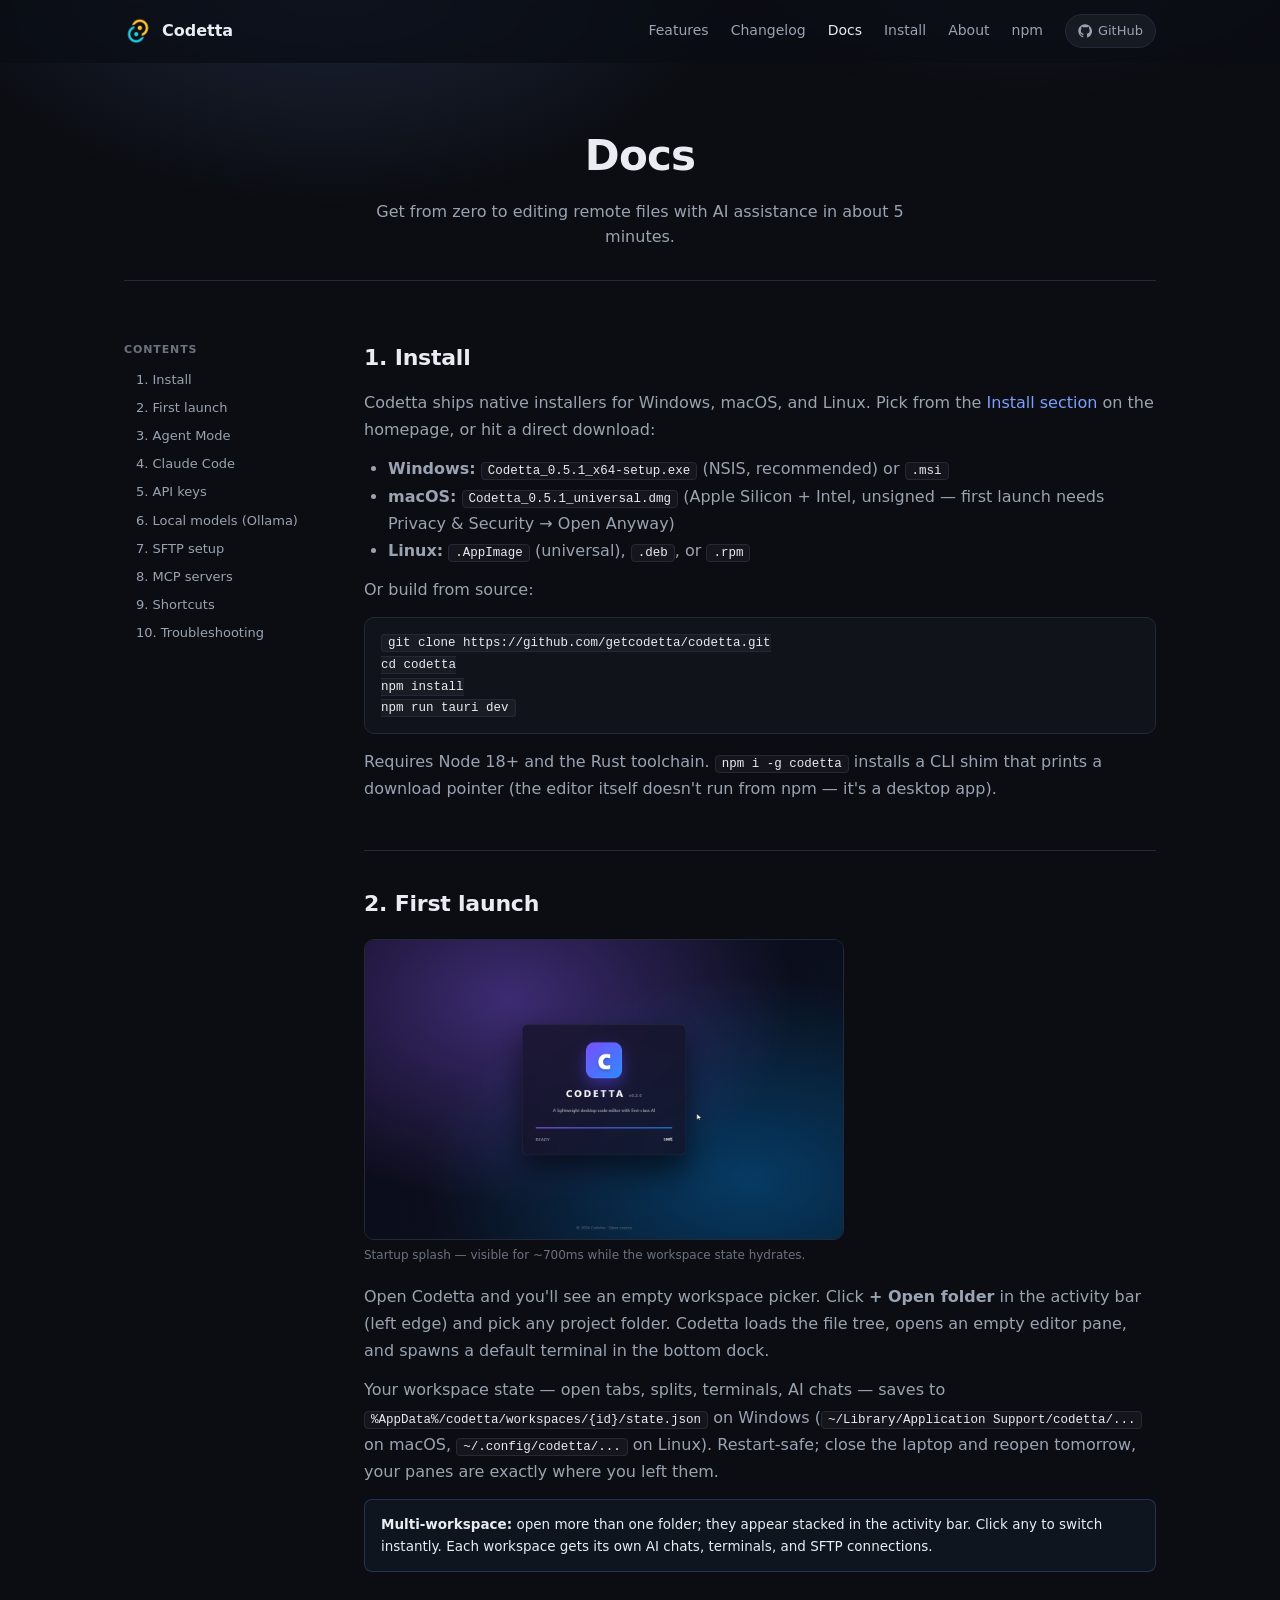
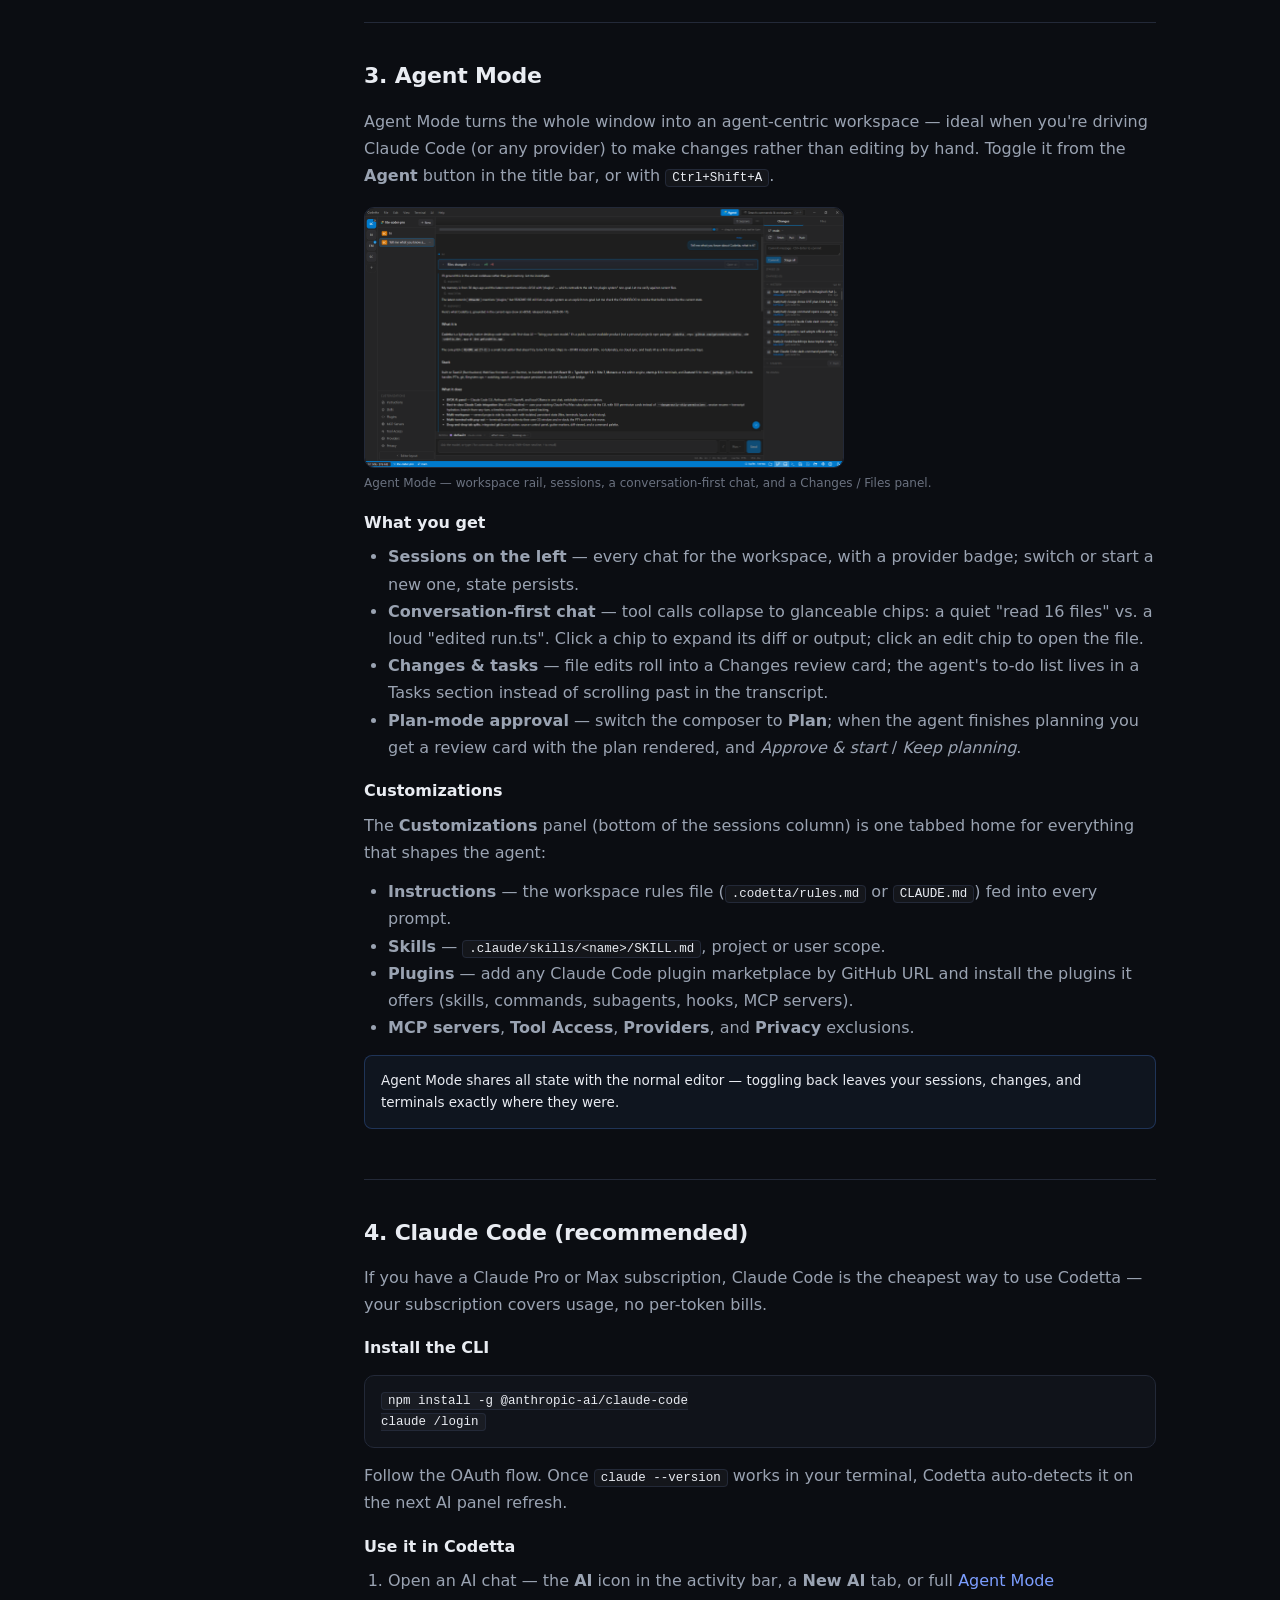
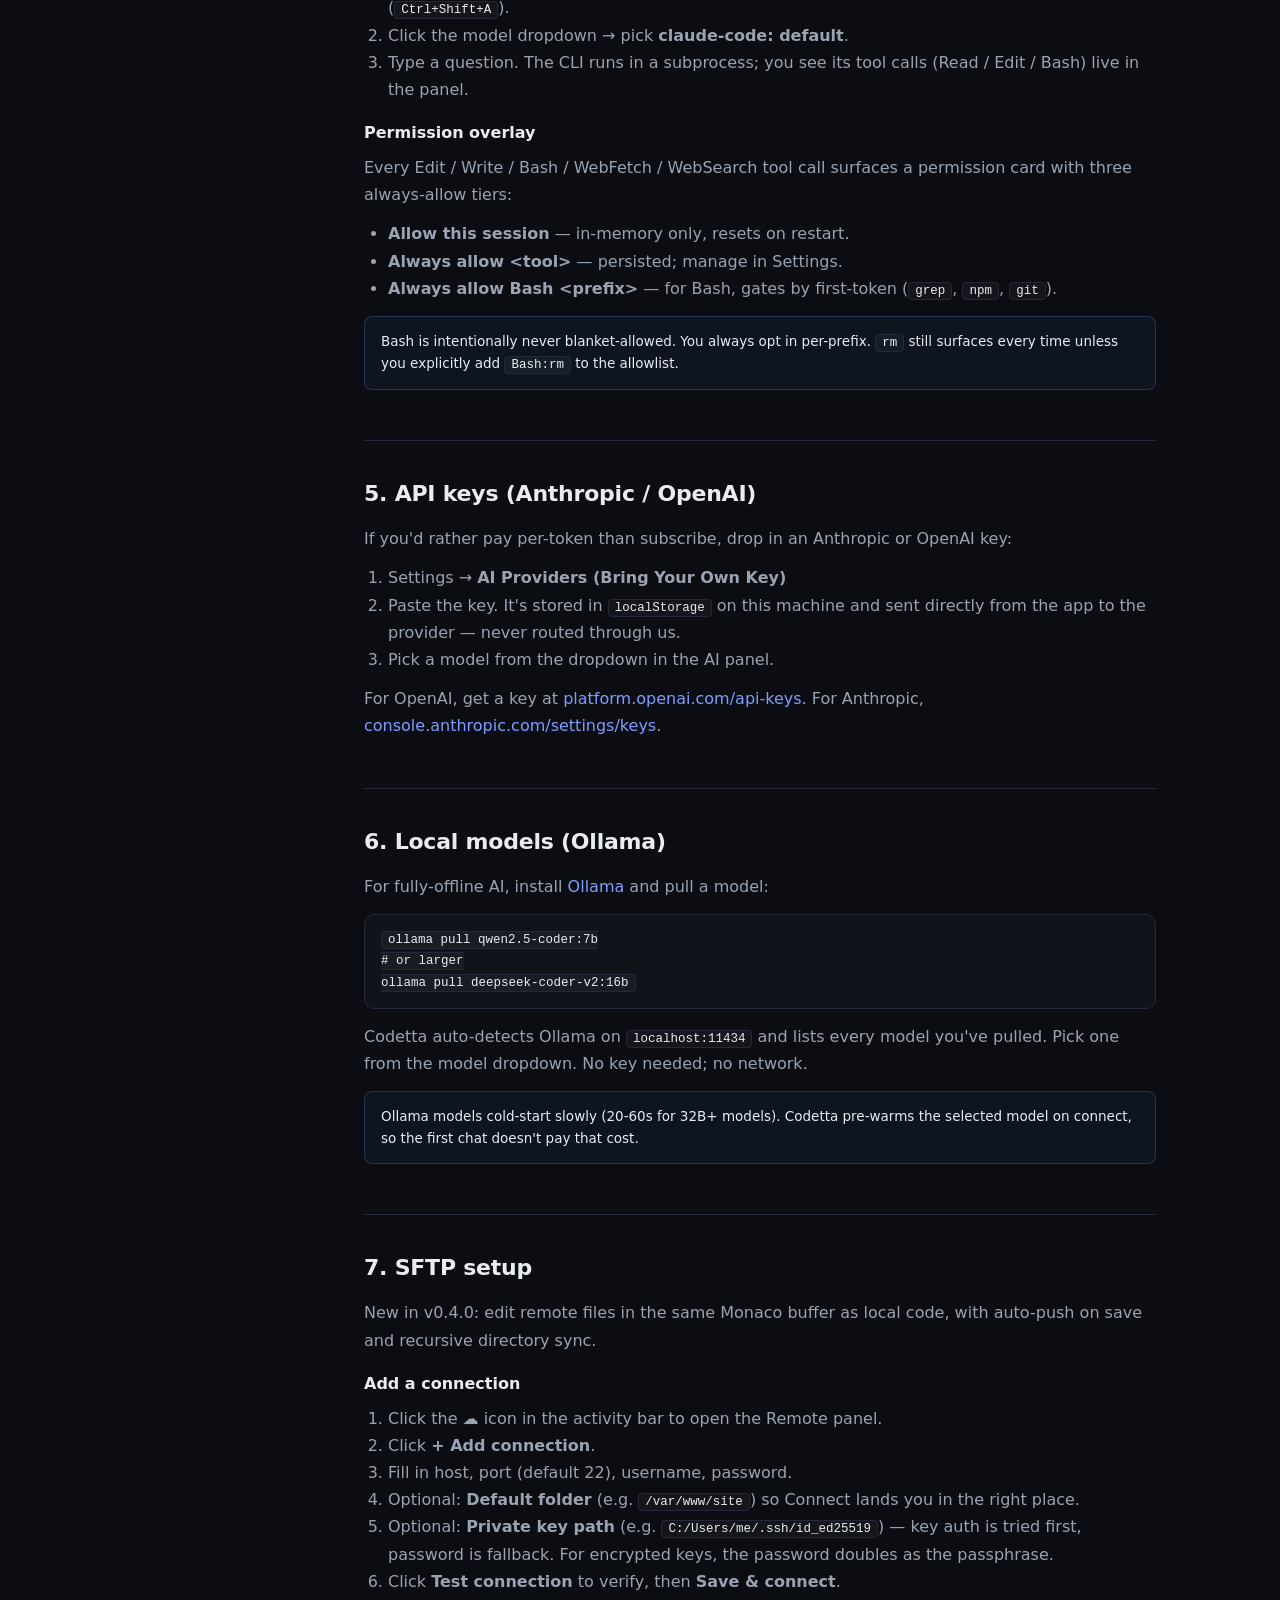
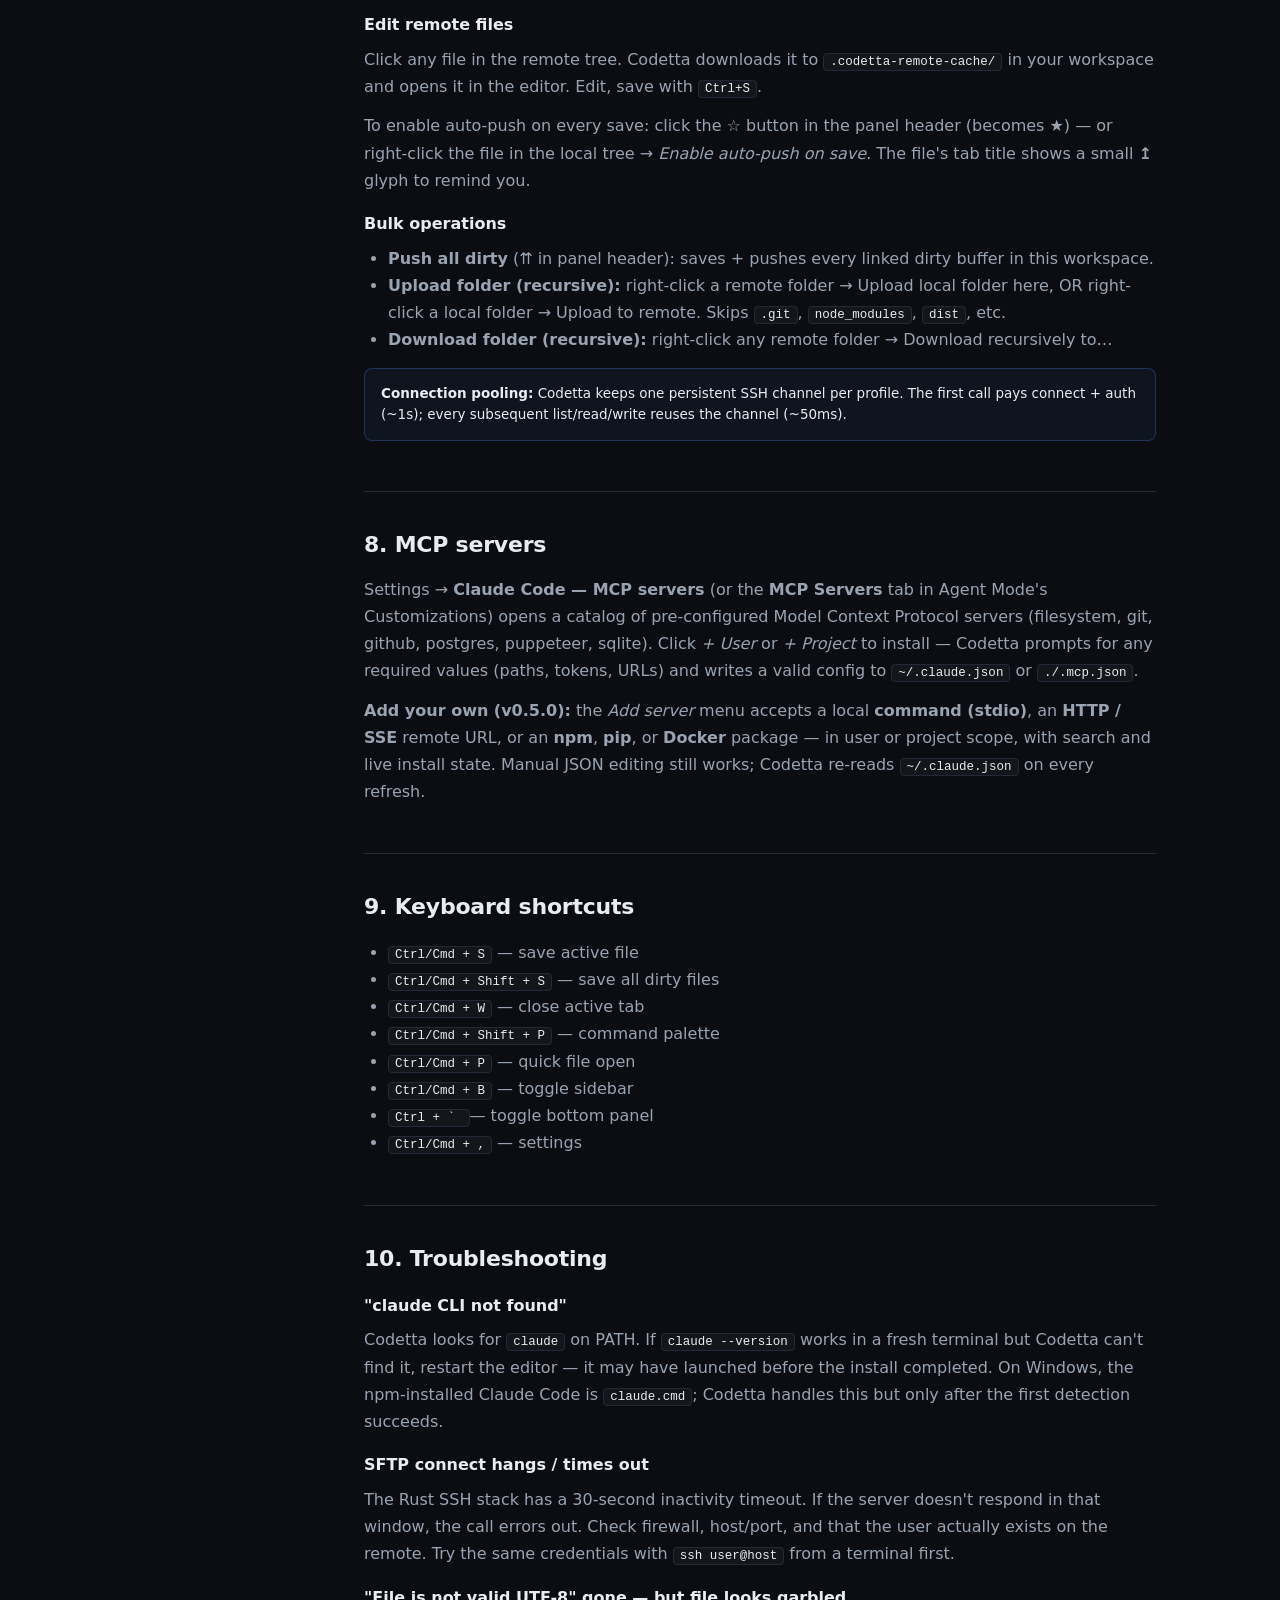
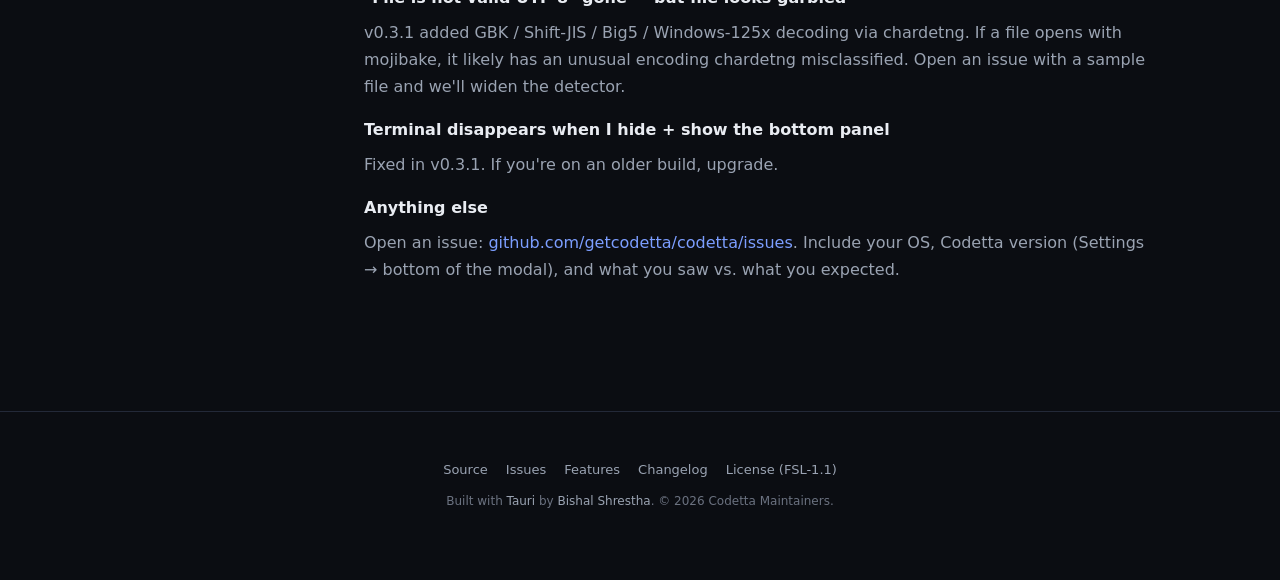
==== commit 71ff2f98: "chore: bump download links to v0.5.1 Update the hero, install-section, and JS-fallback download URLs" ====
--- a/docs/index.html
+++ b/docs/index.html
@@ -78,8 +78,8 @@
           <h2>1. Install</h2>
           <p>Codetta ships native installers for Windows, macOS, and Linux. Pick from the <a href="/#install">Install section</a> on the homepage, or hit a direct download:</p>
           <ul>
-            <li><strong>Windows:</strong> <code>Codetta_0.5.0_x64-setup.exe</code> (NSIS, recommended) or <code>.msi</code></li>
-            <li><strong>macOS:</strong> <code>Codetta_0.5.0_universal.dmg</code> (Apple Silicon + Intel, unsigned — first launch needs Privacy &amp; Security → Open Anyway)</li>
+            <li><strong>Windows:</strong> <code>Codetta_0.5.1_x64-setup.exe</code> (NSIS, recommended) or <code>.msi</code></li>
+            <li><strong>macOS:</strong> <code>Codetta_0.5.1_universal.dmg</code> (Apple Silicon + Intel, unsigned — first launch needs Privacy &amp; Security → Open Anyway)</li>
             <li><strong>Linux:</strong> <code>.AppImage</code> (universal), <code>.deb</code>, or <code>.rpm</code></li>
           </ul>
           <p>Or build from source:</p>
